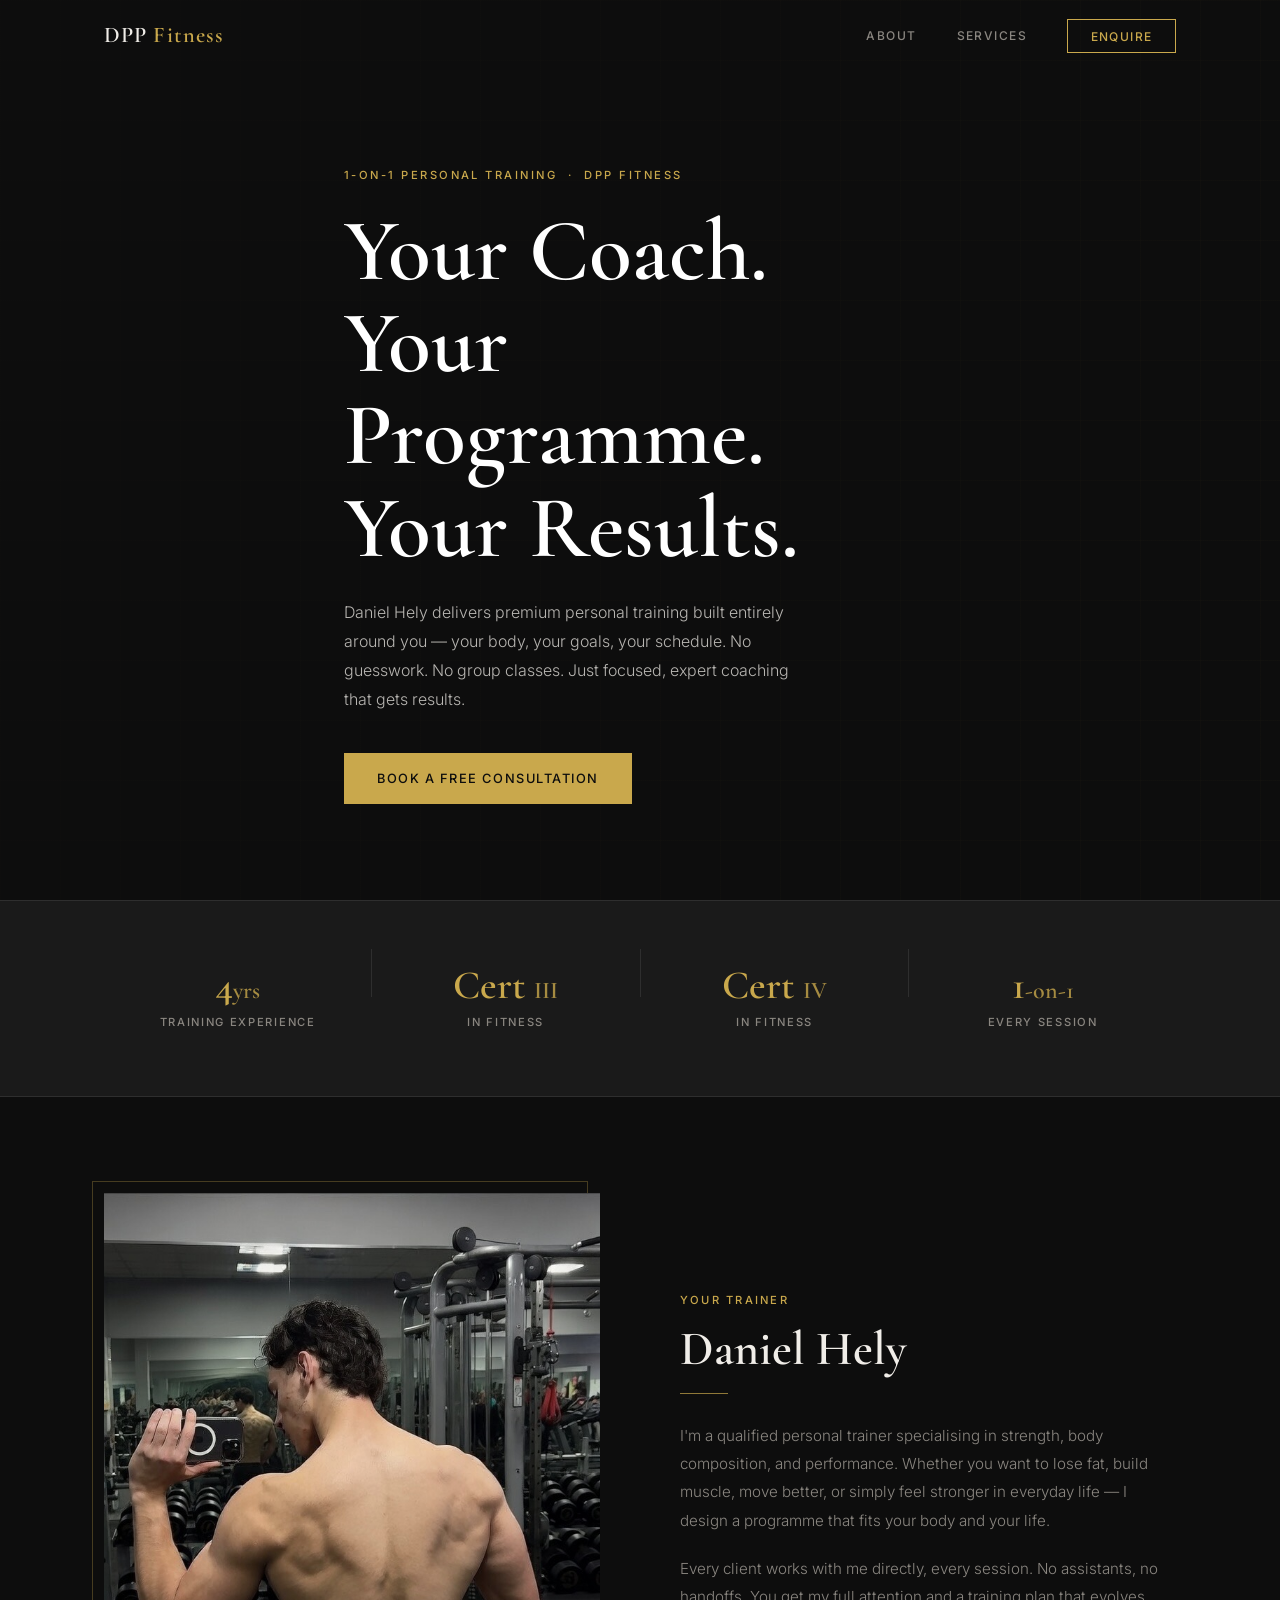
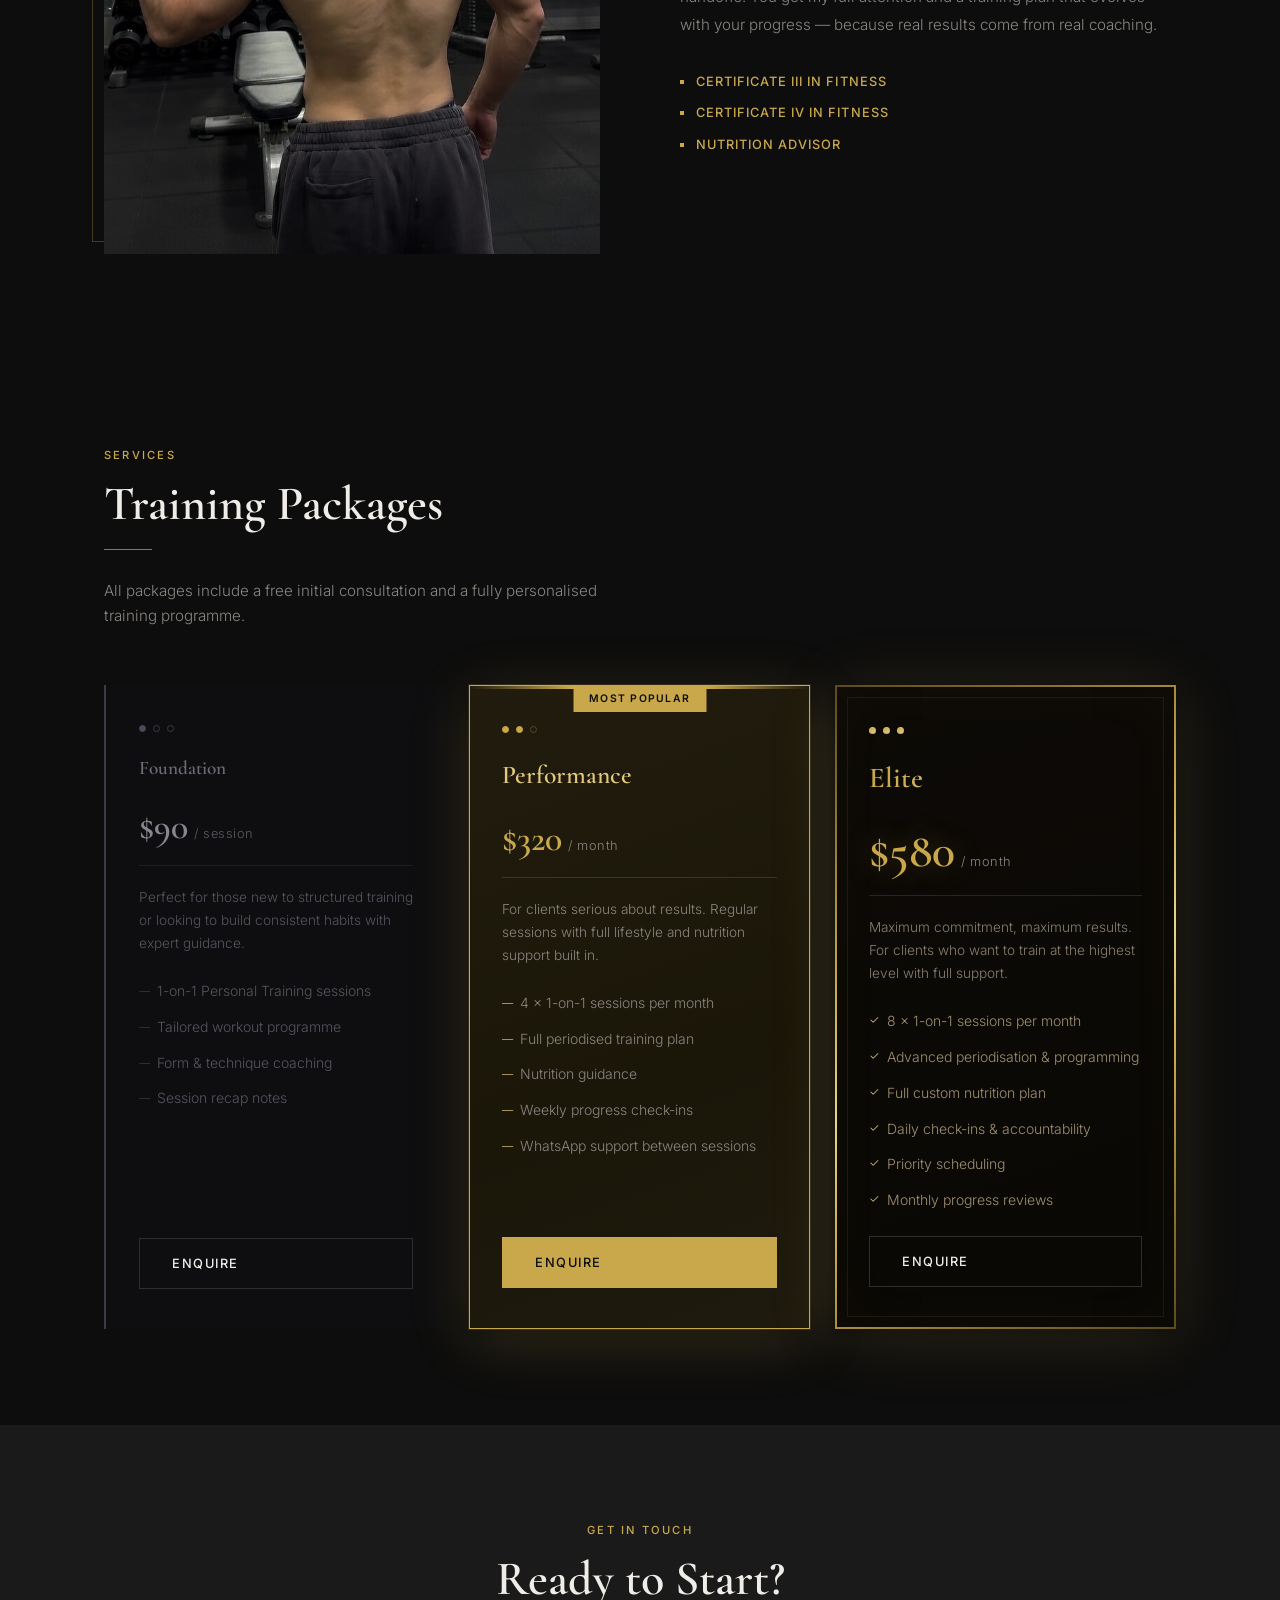
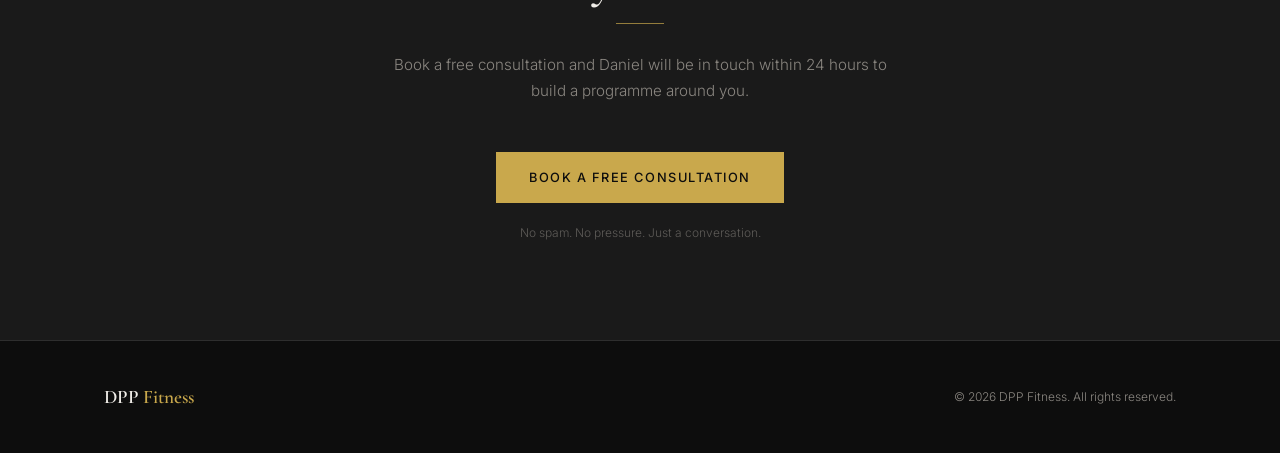
==== index.html @ 76e539fc "Email and phone pill fix" ====
<!DOCTYPE html>
<html lang="en">
  <head>
    <meta charset="UTF-8" />
    <meta name="viewport" content="width=device-width, initial-scale=1.0" />
    <meta name="description" content="DPP Fitness — Premium 1-on-1 personal training with Daniel Hely. Strength, fat loss, performance. Train smarter, transform faster." />
    <title>DPP Fitness | 1-on-1 Personal Training</title>
    <link rel="stylesheet" href="css/styles.css" />
    <link rel="preconnect" href="https://fonts.googleapis.com" />
    <link rel="preconnect" href="https://fonts.gstatic.com" crossorigin />
    <link href="https://fonts.googleapis.com/css2?family=Cormorant+Garamond:wght@400;600&family=Inter:wght@300;400;500&display=swap" rel="stylesheet" />
  </head>
  <body>

    <!-- Scroll progress bar -->
    <div class="scroll-progress" id="scroll-progress"></div>

    <!-- ========== NAV ========== -->
    <header class="site-header">
      <nav class="nav container">
        <a href="#hero" class="nav__logo">DPP <span>Fitness</span></a>
        <button class="nav__toggle" aria-label="Open menu" aria-expanded="false">Menu</button>
        <ul class="nav__links">
          <li><a href="#about">About</a></li>
          <li><a href="#services">Services</a></li>
          <li><a href="javascript:void(0)" class="nav__cta open-modal">Enquire</a></li>
        </ul>
      </nav>
    </header>

    <main>

      <!-- ========== HERO ========== -->
      <section id="hero" class="hero">
        <div class="hero__grid-overlay"></div>
        <div class="hero__bg-overlay"></div>
        <div class="hero__lines">
          <span></span>
          <span></span>
          <span></span>
        </div>
<div class="hero__content container animate-hero">
          <p class="hero__eyebrow">1-on-1 Personal Training &nbsp;·&nbsp; DPP Fitness</p>
          <h1 class="hero__headline">Your Coach.<br />Your Programme.<br />Your Results.</h1>
          <p class="hero__sub">Daniel Hely delivers premium personal training built entirely around you — your body, your goals, your schedule. No guesswork. No group classes. Just focused, expert coaching that gets results.</p>
          <div class="hero__actions">
            <a href="javascript:void(0)" class="btn btn--gold open-modal">Book a Free Consultation</a>
          </div>
        </div>
      </section>


      <!-- ========== STATS BAR ========== -->
      <section class="stats">
        <div class="container stats__grid">
          <div class="stat reveal">
            <p class="stat__number">4<span>yrs</span></p>
            <p class="stat__label">Training Experience</p>
          </div>
          <div class="stat__divider"></div>
          <div class="stat reveal">
            <p class="stat__number">Cert <span>III</span></p>
            <p class="stat__label">in Fitness</p>
          </div>
          <div class="stat__divider"></div>
          <div class="stat reveal">
            <p class="stat__number">Cert <span>IV</span></p>
            <p class="stat__label">in Fitness</p>
          </div>
          <div class="stat__divider"></div>
          <div class="stat reveal">
            <p class="stat__number">1<span>-on-1</span></p>
            <p class="stat__label">Every Session</p>
          </div>
        </div>
      </section>

      <!-- ========== ABOUT ========== -->
      <section id="about" class="about section">
        <div class="container about__grid">
          <div class="about__image-wrap reveal">
            <img
              src="images/daniel-placeholder.jpg"
              alt="Daniel Hely — Personal Trainer"
              class="about__image"
            />
          </div>
          <div class="about__content reveal">
            <p class="section__eyebrow">Your Trainer</p>
            <h2 class="section__heading">Daniel Hely</h2>
            <div class="gold-rule"></div>
            <p class="about__body">
              I'm a qualified personal trainer specialising in strength, body composition, and performance. Whether you want to lose fat, build muscle, move better, or simply feel stronger in everyday life — I design a programme that fits your body and your life.
            </p>
            <p class="about__body">
              Every client works with me directly, every session. No assistants, no handoffs. You get my full attention and a training plan that evolves with your progress — because real results come from real coaching.
            </p>
            <ul class="about__credentials">
              <li>Certificate III in Fitness</li>
              <li>Certificate IV in Fitness</li>
              <li>Nutrition Advisor</li>
            </ul>
          </div>
        </div>
      </section>


      <!-- ========== SERVICES & PRICING ========== -->
      <section id="services" class="services section">
        <div class="container">
          <p class="section__eyebrow">Services</p>
          <h2 class="section__heading">Training Packages</h2>
          <div class="gold-rule"></div>
          <p class="section__sub">All packages include a free initial consultation and a fully personalised training programme.</p>

          <div class="services__grid">

            <!-- Tier 1 -->
            <div class="service-card service-card--foundation reveal" data-delay="1">
              <div class="service-card__tier"><span></span><span></span><span></span></div>
              <p class="service-card__label">Foundation</p>
              <p class="service-card__price"><span>$90</span><small>/ session</small></p>
              <p class="service-card__desc">Perfect for those new to structured training or looking to build consistent habits with expert guidance.</p>
              <ul class="service-card__features">
                <li>1-on-1 Personal Training sessions</li>
                <li>Tailored workout programme</li>
                <li>Form & technique coaching</li>
                <li>Session recap notes</li>
              </ul>
              <a href="javascript:void(0)" class="btn btn--outline open-modal" data-package="foundation">Enquire</a>
            </div>

            <!-- Tier 2 — Featured -->
            <div class="service-card service-card--featured reveal" data-delay="2">
              <p class="service-card__badge">Most Popular</p>
              <div class="service-card__tier"><span></span><span></span><span></span></div>
              <p class="service-card__label">Performance</p>
              <p class="service-card__price"><span>$320</span><small>/ month</small></p>
              <p class="service-card__desc">For clients serious about results. Regular sessions with full lifestyle and nutrition support built in.</p>
              <ul class="service-card__features">
                <li>4 x 1-on-1 sessions per month</li>
                <li>Full periodised training plan</li>
                <li>Nutrition guidance</li>
                <li>Weekly progress check-ins</li>
                <li>WhatsApp support between sessions</li>
              </ul>
              <a href="javascript:void(0)" class="btn btn--gold open-modal" data-package="performance">Enquire</a>
            </div>

            <!-- Tier 3 -->
            <div class="service-card service-card--elite reveal" data-delay="3">
              <div class="service-card__tier"><span></span><span></span><span></span></div>
              <p class="service-card__label">Elite</p>
              <p class="service-card__price"><span>$580</span><small>/ month</small></p>
              <p class="service-card__desc">Maximum commitment, maximum results. For clients who want to train at the highest level with full support.</p>
              <ul class="service-card__features">
                <li>8 x 1-on-1 sessions per month</li>
                <li>Advanced periodisation & programming</li>
                <li>Full custom nutrition plan</li>
                <li>Daily check-ins & accountability</li>
                <li>Priority scheduling</li>
                <li>Monthly progress reviews</li>
              </ul>
              <a href="javascript:void(0)" class="btn btn--outline open-modal" data-package="elite">Enquire</a>
            </div>

          </div>
        </div>
      </section>

      <!-- ========== CONTACT CTA ========== -->
      <section id="contact" class="contact section section--dark">
        <div class="container contact__wrap reveal">
          <p class="section__eyebrow">Get In Touch</p>
          <h2 class="section__heading">Ready to Start?</h2>
          <div class="gold-rule gold-rule--center"></div>
          <p class="section__sub">Book a free consultation and Daniel will be in touch within 24 hours to build a programme around you.</p>
          <a href="javascript:void(0)" class="btn btn--gold open-modal">Book a Free Consultation</a>
          <p class="form__note" style="margin-top:1.25rem;">No spam. No pressure. Just a conversation.</p>
        </div>
      </section>

    </main>

    <!-- ========== FOOTER ========== -->
    <footer class="footer">
      <div class="container footer__inner">
        <p class="footer__logo">DPP <span>Fitness</span></p>
        <p class="footer__copy">&copy; <span id="footer-year"></span> DPP Fitness. All rights reserved.</p>
      </div>
    </footer>

    <!-- ========== ENQUIRY MODAL ========== -->
    <div class="modal-overlay" id="modal" role="dialog" aria-modal="true" aria-labelledby="modal-heading">
      <div class="modal">
        <button class="modal__close" id="modal-close" aria-label="Close">&#215;</button>
        <p class="section__eyebrow">Get In Touch</p>
        <h2 class="modal__heading" id="modal-heading">Book a Free Consultation</h2>
        <div class="gold-rule"></div>
        <p class="modal__sub">Fill in the form and Daniel will be in touch within 24 hours.</p>

        <form
          class="contact__form"
          action="https://formspree.io/f/xaqlewoj"
          method="POST"
        >
          <div class="form__row">
            <div class="form__group">
              <label for="name">Full Name</label>
              <input type="text" id="name" name="name" placeholder="Your name" required />
            </div>
            <div class="form__group">
              <label for="email">Email Address</label>
              <input type="email" id="email" name="email" placeholder="your@email.com" required />
            </div>
          </div>
          <div class="form__group">
            <label for="interest">I'm interested in</label>
            <select id="interest" name="interest">
              <option value="">Select a package</option>
              <option value="foundation">Foundation</option>
              <option value="performance">Performance</option>
              <option value="elite">Elite</option>
              <option value="unsure">Not sure yet</option>
            </select>
          </div>
          <div class="form__group">
            <label for="message">What are your goals?</label>
            <textarea id="message" name="message" rows="4" placeholder="e.g. lose fat, build muscle, improve fitness, train for an event..."></textarea>
          </div>
          <button type="submit" class="btn btn--gold btn--full">Send Enquiry</button>
          <p class="form__note">No spam. No pressure. Just a conversation.</p>
        </form>
      </div>
    </div>

    <script src="js/main.js"></script>
  </body>
</html>
---- css/styles.css ----
/* ============================================
   DPP FITNESS — styles.css
   Premium dark/gold theme
   ============================================ */

/* ---------- VARIABLES ---------- */
:root {
  --bg:         #0D0D0D;
  --surface:    #1A1A1A;
  --surface-2:  #222222;
  --border:     #2E2E2E;
  --gold:       #C9A84C;
  --gold-light: #E2C97E;
  --text:       #F0EDE8;
  --text-muted: #8A8680;
  --white:      #FFFFFF;

  --font-heading: 'Cormorant Garamond', Georgia, serif;
  --font-body:    'Inter', system-ui, sans-serif;

  --container:  1120px;
  --radius:     4px;
  --transition: 0.25s ease;
}

/* ---------- RESET ---------- */
*, *::before, *::after {
  box-sizing: border-box;
  margin: 0;
  padding: 0;
}

html {
  scroll-behavior: smooth;
  font-size: 16px;
}

body {
  background-color: var(--bg);
  color: var(--text);
  font-family: var(--font-body);
  font-weight: 300;
  line-height: 1.7;
  -webkit-font-smoothing: antialiased;
}

img {
  display: block;
  max-width: 100%;
}

ul {
  list-style: none;
}

a {
  color: inherit;
  text-decoration: none;
}

/* ---------- UTILITY ---------- */
.container {
  width: 100%;
  max-width: var(--container);
  margin-inline: auto;
  padding-inline: 1.5rem;
}

.section {
  padding-block: 6rem;
}

.section--dark {
  background-color: var(--surface);
}

.section__eyebrow {
  font-family: var(--font-body);
  font-size: 0.7rem;
  font-weight: 500;
  letter-spacing: 0.2em;
  text-transform: uppercase;
  color: var(--gold);
  margin-bottom: 0.75rem;
}

.section__heading {
  font-family: var(--font-heading);
  font-size: clamp(2rem, 5vw, 3rem);
  font-weight: 600;
  line-height: 1.15;
  color: var(--text);
  margin-bottom: 1rem;
}

.section__sub {
  font-size: 0.95rem;
  color: var(--text-muted);
  max-width: 520px;
  margin-bottom: 3rem;
}

/* Gold rule divider */
.gold-rule {
  width: 48px;
  height: 1px;
  background-color: var(--gold);
  margin-bottom: 1.75rem;
  opacity: 0.7;
}

.gold-rule--center {
  margin-inline: auto;
}

/* ---------- SCROLL PROGRESS BAR ---------- */
.scroll-progress {
  position: fixed;
  top: 0;
  left: 0;
  height: 2px;
  width: 0%;
  background: linear-gradient(90deg, var(--gold), var(--gold-light), var(--gold));
  z-index: 200;
  pointer-events: none;
  transition: width 0.08s linear;
}

/* ---------- ANIMATIONS ---------- */
.reveal {
  opacity: 0;
  transform: translateY(44px) scale(0.97);
  filter: blur(5px);
  will-change: transform, opacity, filter;
  transition:
    opacity 1s cubic-bezier(0.16, 1, 0.3, 1),
    transform 1s cubic-bezier(0.16, 1, 0.3, 1),
    filter 0.8s ease;
}

.reveal.visible {
  opacity: 1;
  transform: translateY(0) scale(1);
  filter: blur(0px);
}

/* Stagger for grid children */
.reveal.visible[data-delay="1"] { transition-delay: 0.05s; }
.reveal.visible[data-delay="2"] { transition-delay: 0.22s; }
.reveal.visible[data-delay="3"] { transition-delay: 0.42s; }

/* Hero entrance */
.animate-hero .hero__eyebrow,
.animate-hero .hero__headline,
.animate-hero .hero__sub,
.animate-hero .hero__actions {
  opacity: 0;
  transform: translateY(20px);
  animation: fadeUp 0.8s ease forwards;
}

.animate-hero .hero__eyebrow  { animation-delay: 0.2s; }
.animate-hero .hero__headline { animation-delay: 0.4s; }
.animate-hero .hero__sub      { animation-delay: 0.6s; }
.animate-hero .hero__actions  { animation-delay: 0.8s; }

@keyframes fadeUp {
  to {
    opacity: 1;
    transform: translateY(0);
  }
}

/* ---------- BUTTONS ---------- */
.btn {
  display: inline-block;
  padding: 0.85rem 2rem;
  font-family: var(--font-body);
  font-size: 0.8rem;
  font-weight: 500;
  letter-spacing: 0.12em;
  text-transform: uppercase;
  border: 1px solid transparent;
  cursor: pointer;
  transition: background var(--transition), color var(--transition), border-color var(--transition);
}

.btn--gold {
  background-color: var(--gold);
  color: var(--bg);
  border-color: var(--gold);
}

.btn--gold:hover {
  background-color: var(--gold-light);
  border-color: var(--gold-light);
}

.btn--outline {
  background-color: transparent;
  color: var(--text);
  border-color: var(--border);
}

.btn--outline:hover {
  border-color: var(--gold);
  color: var(--gold);
}

.btn--full {
  width: 100%;
  text-align: center;
}

/* ============================================
   NAV
   ============================================ */
.site-header {
  position: fixed;
  top: 0;
  left: 0;
  right: 0;
  z-index: 100;
  background-color: transparent;
  transition: background var(--transition), border-color var(--transition);
  border-bottom: 1px solid transparent;
}

.site-header.scrolled {
  background-color: rgba(13, 13, 13, 0.95);
  backdrop-filter: blur(10px);
  -webkit-backdrop-filter: blur(10px);
  border-bottom-color: var(--border);
}

.nav {
  display: flex;
  align-items: center;
  justify-content: space-between;
  height: 70px;
}

.nav__logo {
  font-family: var(--font-heading);
  font-size: 1.4rem;
  font-weight: 600;
  letter-spacing: 0.05em;
  color: var(--text);
}

.nav__logo span {
  color: var(--gold);
}

.nav__links {
  display: flex;
  align-items: center;
  gap: 2.5rem;
}

.nav__links a {
  font-size: 0.75rem;
  font-weight: 500;
  letter-spacing: 0.12em;
  text-transform: uppercase;
  color: var(--text-muted);
  transition: color var(--transition);
}

.nav__links a:hover {
  color: var(--text);
}

.nav__cta {
  padding: 0.55rem 1.4rem;
  border: 1px solid var(--gold) !important;
  color: var(--gold) !important;
  transition: background var(--transition), color var(--transition) !important;
}

.nav__cta:hover {
  background-color: var(--gold) !important;
  color: var(--bg) !important;
}

/* Menu text toggle */
.nav__toggle {
  display: none;
  background: none;
  border: 1px solid var(--border);
  color: var(--text-muted);
  font-family: var(--font-body);
  font-size: 0.65rem;
  font-weight: 500;
  letter-spacing: 0.18em;
  text-transform: uppercase;
  cursor: pointer;
  padding: 0.45rem 0.85rem;
  border-radius: 3px;
  transition: color var(--transition), border-color var(--transition);
}

.nav__toggle:hover {
  color: var(--text);
  border-color: var(--gold);
}

.nav__toggle.open {
  color: var(--gold);
  border-color: var(--gold);
}

/* ============================================
   HERO
   ============================================ */
.hero {
  position: relative;
  min-height: 100svh;
  display: flex;
  align-items: center;
  background-color: var(--bg);
  background-image: url('../images/hero-gym.jpg');
  background-size: cover;
  background-position: center;
  overflow: hidden;
}

/* Grid texture */
.hero__grid-overlay {
  position: absolute;
  inset: 0;
  background-image:
    linear-gradient(rgba(201, 168, 76, 0.04) 1px, transparent 1px),
    linear-gradient(90deg, rgba(201, 168, 76, 0.04) 1px, transparent 1px);
  background-size: 60px 60px;
  z-index: 0;
}

/* Dark overlay over hero photo */
.hero__bg-overlay {
  position: absolute;
  inset: 0;
  background: linear-gradient(
    105deg,
    rgba(13, 13, 13, 0.92) 0%,
    rgba(13, 13, 13, 0.65) 55%,
    rgba(13, 13, 13, 0.4) 100%
  );
  z-index: 1;
}

/* Animated accent lines */
.hero__lines {
  position: absolute;
  inset: 0;
  z-index: 0;
  overflow: hidden;
  pointer-events: none;
}

.hero__lines span {
  position: absolute;
  display: block;
  background: linear-gradient(90deg, transparent, rgba(201, 168, 76, 0.15), transparent);
  height: 1px;
  width: 40%;
  animation: lineSweep 6s ease-in-out infinite;
  opacity: 0;
}

.hero__lines span:nth-child(1) {
  top: 28%;
  left: -10%;
  animation-delay: 0s;
  width: 50%;
}

.hero__lines span:nth-child(2) {
  top: 55%;
  left: -10%;
  animation-delay: 2s;
  width: 35%;
}

.hero__lines span:nth-child(3) {
  top: 72%;
  left: -10%;
  animation-delay: 4s;
  width: 45%;
}

@keyframes lineSweep {
  0%   { opacity: 0; transform: translateX(0); }
  20%  { opacity: 1; }
  80%  { opacity: 1; }
  100% { opacity: 0; transform: translateX(120vw); }
}

.hero__content {
  position: relative;
  z-index: 3;
  max-width: 640px;
  padding-top: 70px;
}

.hero__eyebrow {
  font-size: 0.7rem;
  font-weight: 500;
  letter-spacing: 0.22em;
  text-transform: uppercase;
  color: var(--gold);
  margin-bottom: 1.25rem;
}

.hero__headline {
  font-family: var(--font-heading);
  font-size: clamp(3rem, 8vw, 5.5rem);
  font-weight: 600;
  line-height: 1.05;
  color: var(--white);
  margin-bottom: 1.5rem;
}

.hero__sub {
  font-size: 1rem;
  font-weight: 300;
  color: rgba(240, 237, 232, 0.75);
  max-width: 460px;
  margin-bottom: 2.5rem;
  line-height: 1.8;
}

.hero__actions {
  display: flex;
  align-items: center;
  gap: 2rem;
  flex-wrap: wrap;
}

.hero__scroll-link {
  font-size: 0.75rem;
  font-weight: 500;
  letter-spacing: 0.12em;
  text-transform: uppercase;
  color: var(--text-muted);
  border-bottom: 1px solid var(--border);
  padding-bottom: 2px;
  transition: color var(--transition), border-color var(--transition);
}

.hero__scroll-link:hover {
  color: var(--gold);
  border-color: var(--gold);
}

/* Scroll indicator */
.hero__scroll-indicator {
  position: absolute;
  bottom: 2.5rem;
  left: 50%;
  transform: translateX(-50%);
  z-index: 2;
  width: 1px;
  height: 60px;
  background: linear-gradient(to bottom, transparent, var(--gold));
  opacity: 0.4;
  animation: scrollPulse 2s ease-in-out infinite;
}

@keyframes scrollPulse {
  0%, 100% { opacity: 0.4; transform: translateX(-50%) scaleY(1); }
  50%       { opacity: 0.8; transform: translateX(-50%) scaleY(1.1); }
}

/* ============================================
   STATS BAR
   ============================================ */
.stats {
  background-color: var(--surface);
  border-top: 1px solid var(--border);
  border-bottom: 1px solid var(--border);
  padding-block: 3rem;
}

.stats__grid {
  display: grid;
  grid-template-columns: 1fr 1px 1fr 1px 1fr 1px 1fr;
  align-items: stretch;
}

.stat {
  text-align: center;
  padding: 1rem 2rem;
  display: flex;
  flex-direction: column;
  align-items: center;
  justify-content: center;
}

.stat__divider {
  width: 1px;
  height: 48px;
  background-color: var(--border);
  justify-self: center;
}

.stat__number {
  font-family: var(--font-heading);
  font-size: 2.5rem;
  font-weight: 600;
  color: var(--gold);
  line-height: 1;
  margin-bottom: 0.5rem;
}

.stat__number span {
  font-size: 1.5rem;
  opacity: 0.8;
}

.stat__label {
  font-size: 0.7rem;
  font-weight: 500;
  letter-spacing: 0.15em;
  text-transform: uppercase;
  color: var(--text-muted);
}

/* ============================================
   ABOUT
   ============================================ */
.about__grid {
  display: grid;
  grid-template-columns: 1fr 1fr;
  gap: 5rem;
  align-items: center;
}

.about__image-wrap {
  position: relative;
}

.about__image-wrap::before {
  content: '';
  position: absolute;
  inset: -12px 12px 12px -12px;
  border: 1px solid var(--gold);
  opacity: 0.3;
  pointer-events: none;
}

.about__image {
  width: 100%;
  aspect-ratio: 3/4;
  object-fit: cover;
  object-position: top;
  filter: grayscale(20%);
  min-height: 400px;
  display: block;
  /* Styled placeholder shown when image file is missing */
  background-color: var(--surface-2);
  background-image: linear-gradient(160deg, #2a2a2a 0%, #1a1a1a 100%);
  color: transparent;
  font-size: 0;
}

.about__body {
  color: var(--text-muted);
  font-size: 0.95rem;
  margin-bottom: 1.25rem;
  line-height: 1.85;
}

.about__credentials {
  margin-top: 2rem;
  display: flex;
  flex-direction: column;
  gap: 0.6rem;
}

.about__credentials li {
  font-size: 0.8rem;
  font-weight: 500;
  letter-spacing: 0.08em;
  text-transform: uppercase;
  color: var(--gold);
  padding-left: 1rem;
  position: relative;
}

.about__credentials li::before {
  content: '';
  position: absolute;
  left: 0;
  top: 50%;
  transform: translateY(-50%);
  width: 4px;
  height: 4px;
  background-color: var(--gold);
}


/* ============================================
   SERVICES
   ============================================ */
.services .section__sub {
  margin-bottom: 3.5rem;
}

.services__grid {
  display: grid;
  grid-template-columns: repeat(3, 1fr);
  gap: 1.5rem;
  grid-auto-rows: 1fr;
}

.service-card {
  background-color: var(--surface-2);
  border: 1px solid var(--border);
  padding: 2.5rem 2rem;
  display: flex;
  flex-direction: column;
  gap: 1.5rem;
  transition: border-color var(--transition), transform 0.5s cubic-bezier(0.23, 1, 0.32, 1), box-shadow 0.4s ease;
  position: relative;
  height: 100%;
  transform-style: preserve-3d;
  will-change: transform;
}

.service-card:hover {
  border-color: var(--gold);
}

/* ---- Tier dot indicators ---- */
.service-card__tier {
  display: flex;
  gap: 7px;
  align-items: center;
  margin-bottom: -0.25rem;
}

.service-card__tier span {
  display: block;
  width: 7px;
  height: 7px;
  border-radius: 50%;
  border: 1.5px solid;
  background: transparent;
  transition: background var(--transition), border-color var(--transition);
}

/* ============================================
   FOUNDATION — minimal, stripped back
   Left-border accent only, cool tones
   ============================================ */
.service-card--foundation {
  background-color: #0E0E10;
  border-top: none;
  border-right: none;
  border-bottom: none;
  border-left: 2px solid #3A3A48;
  padding-left: calc(2rem + 1px); /* compensate for extra border width */
}

.service-card--foundation:hover {
  border-left-color: #6B6B7A;
  border-top: none;
  border-right: none;
  border-bottom: none;
}

/* Foundation: 1 filled, 2 empty */
.service-card--foundation .service-card__tier span {
  border-color: #3A3A48;
}
.service-card--foundation .service-card__tier span:nth-child(1) {
  background-color: #4A4A58;
  border-color: #4A4A58;
}

.service-card--foundation .service-card__label {
  color: #6B6B7A;
  font-size: 1.2rem;
}

.service-card--foundation .service-card__price {
  color: #8A8690;
}

.service-card--foundation .service-card__price small {
  color: #5A5A62;
}

.service-card--foundation .service-card__desc {
  border-top-color: #1E1E22;
  color: #555560;
}

.service-card--foundation .service-card__features li {
  color: #555560;
}

.service-card--foundation .service-card__features li::before {
  color: #3A3A48;
}

/* ============================================
   PERFORMANCE (featured) — warm, alive, proven
   Full gold border, elevated, glowing
   ============================================ */
.service-card--featured {
  border-color: var(--gold);
  background: linear-gradient(160deg, #211C0E 0%, #1A1608 60%, #1E1A0E 100%);
  transform: translateY(-10px);
  box-shadow:
    0 0 0 1px rgba(201, 168, 76, 0.15),
    0 12px 56px rgba(201, 168, 76, 0.2),
    0 4px 16px rgba(0, 0, 0, 0.6);
}

.service-card--featured::before {
  content: '';
  position: absolute;
  top: 0; left: 0; right: 0;
  height: 3px;
  background: linear-gradient(90deg, transparent, var(--gold) 30%, var(--gold-light) 50%, var(--gold) 70%, transparent);
}

/* Performance: 2 filled, 1 empty */
.service-card--featured .service-card__tier span {
  border-color: rgba(201, 168, 76, 0.28);
}
.service-card--featured .service-card__tier span:nth-child(1),
.service-card--featured .service-card__tier span:nth-child(2) {
  background-color: var(--gold);
  border-color: var(--gold);
}

.service-card--featured .service-card__label {
  color: var(--gold-light);
  font-size: 1.6rem;
}

.service-card--featured .service-card__desc {
  border-top-color: rgba(201, 168, 76, 0.2);
}

.service-card--featured .service-card__features li::before {
  color: var(--gold-light);
}

.service-card--featured:hover {
  transform: translateY(-14px);
  box-shadow:
    0 0 0 1px rgba(201, 168, 76, 0.25),
    0 20px 72px rgba(201, 168, 76, 0.26),
    0 4px 20px rgba(0, 0, 0, 0.7);
}

/* ============================================
   ELITE — exclusive, the peak
   Gradient border, inner frame, checkmarks
   ============================================ */
.service-card--elite {
  background:
    linear-gradient(160deg, #0D0A06 0%, #090805 100%) padding-box,
    linear-gradient(150deg, #5C4A1E 0%, #C9A84C 35%, #E8D48A 52%, #C9A84C 68%, #5C4A1E 100%) border-box;
  border: 2px solid transparent;
  box-shadow:
    0 8px 64px rgba(201, 168, 76, 0.16),
    0 2px 12px rgba(0, 0, 0, 0.6),
    inset 0 0 60px rgba(201, 168, 76, 0.03);
  transition: border-color var(--transition), transform var(--transition), box-shadow var(--transition);
}

/* Inner decorative frame */
.service-card--elite::after {
  content: '';
  position: absolute;
  inset: 10px;
  border: 1px solid rgba(201, 168, 76, 0.1);
  pointer-events: none;
}

.service-card--elite,
.service-card--elite:hover {
  border-color: transparent;
}

.service-card--elite:hover {
  transform: translateY(-5px);
  box-shadow:
    0 16px 80px rgba(201, 168, 76, 0.26),
    0 4px 20px rgba(0, 0, 0, 0.7),
    inset 0 0 80px rgba(201, 168, 76, 0.05);
}

/* Elite: all 3 filled */
.service-card--elite .service-card__tier span {
  background: linear-gradient(135deg, var(--gold), var(--gold-light));
  border-color: transparent;
}

.service-card--elite .service-card__label {
  font-size: 1.8rem;
  background: linear-gradient(120deg, #C9A84C 10%, #E8D48A 50%, #FFF6DC 70%, #E2C97E 100%);
  -webkit-background-clip: text;
  -webkit-text-fill-color: transparent;
  background-clip: text;
}

.service-card--elite .service-card__price span {
  font-size: 3rem;
  text-shadow: 0 0 28px rgba(201, 168, 76, 0.35);
}

.service-card--elite .service-card__desc {
  border-top-color: rgba(201, 168, 76, 0.18);
  color: #8A8070;
}

.service-card--elite .service-card__features li {
  color: #A09070;
}

.service-card--elite .service-card__features li::before {
  content: '✓';
  color: var(--gold-light);
  font-size: 0.75rem;
  top: 1px;
  font-style: normal;
}

.service-card__badge {
  position: absolute;
  top: -1px;
  left: 50%;
  transform: translateX(-50%);
  background-color: var(--gold);
  color: var(--bg);
  font-size: 0.65rem;
  font-weight: 600;
  letter-spacing: 0.12em;
  text-transform: uppercase;
  padding: 0.3rem 1rem;
  white-space: nowrap;
}

.service-card__label {
  font-family: var(--font-heading);
  font-size: 1.5rem;
  font-weight: 600;
  color: var(--text);
}

.service-card__price {
  font-family: var(--font-heading);
  font-size: 2.25rem;
  font-weight: 600;
  color: var(--gold);
  line-height: 1;
  display: flex;
  align-items: baseline;
  gap: 0.4rem;
}

.service-card__price span {
  font-size: 2.25rem;
}

.service-card__price small {
  font-size: 0.8rem;
  color: var(--text-muted);
  font-family: var(--font-body);
  font-weight: 300;
  letter-spacing: 0.04em;
}

.service-card__desc {
  font-size: 0.85rem;
  color: var(--text-muted);
  line-height: 1.7;
  border-top: 1px solid var(--border);
  padding-top: 1.25rem;
  margin-top: -0.25rem;
}

.service-card__features {
  display: flex;
  flex-direction: column;
  gap: 0.75rem;
  flex: 1;
}

.service-card__features li {
  font-size: 0.875rem;
  color: var(--text-muted);
  padding-left: 1.1rem;
  position: relative;
}

.service-card__features li::before {
  content: '—';
  position: absolute;
  left: 0;
  color: var(--gold);
  font-size: 0.7rem;
  top: 3px;
}

/* ============================================
   CONTACT
   ============================================ */
.contact__wrap {
  max-width: 680px;
  margin-inline: auto;
  text-align: center;
}

.contact__wrap .section__sub {
  margin-inline: auto;
  margin-bottom: 3rem;
}

.contact__form {
  text-align: left;
  display: flex;
  flex-direction: column;
  gap: 1.25rem;
}

.form__row {
  display: grid;
  grid-template-columns: 1fr 1fr;
  gap: 1.25rem;
}

.form__group {
  display: flex;
  flex-direction: column;
  gap: 0.5rem;
}

.form__group label {
  font-size: 0.7rem;
  font-weight: 500;
  letter-spacing: 0.12em;
  text-transform: uppercase;
  color: var(--text-muted);
}

.form__group input,
.form__group select,
.form__group textarea {
  background-color: var(--surface);
  border: 1px solid var(--border);
  color: var(--text);
  font-family: var(--font-body);
  font-size: 0.9rem;
  font-weight: 300;
  padding: 0.85rem 1rem;
  outline: none;
  transition: border-color var(--transition);
  -webkit-appearance: none;
  appearance: none;
  border-radius: 0;
  width: 100%;
}

.form__group input::placeholder,
.form__group textarea::placeholder {
  color: var(--text-muted);
  opacity: 0.6;
}

.form__group input:focus,
.form__group select:focus,
.form__group textarea:focus {
  border-color: var(--gold);
}

.form__group select {
  background-image: url("data:image/svg+xml,%3Csvg xmlns='http://www.w3.org/2000/svg' width='12' height='8' viewBox='0 0 12 8'%3E%3Cpath d='M1 1l5 5 5-5' stroke='%238A8680' stroke-width='1.5' fill='none' stroke-linecap='round'/%3E%3C/svg%3E");
  background-repeat: no-repeat;
  background-position: right 1rem center;
  padding-right: 2.5rem;
  cursor: pointer;
}

.form__group select option {
  background-color: var(--surface);
}

.form__group textarea {
  resize: vertical;
  min-height: 130px;
}

.form__status {
  font-size: 0.85rem;
  padding: 0.85rem 1rem;
  text-align: center;
}

.form__status--success {
  color: #7DBE8E;
  background-color: rgba(125, 190, 142, 0.08);
  border: 1px solid rgba(125, 190, 142, 0.2);
}

.form__status--error {
  color: #E07070;
  background-color: rgba(224, 112, 112, 0.08);
  border: 1px solid rgba(224, 112, 112, 0.2);
}


.form__note {
  text-align: center;
  font-size: 0.75rem;
  color: var(--text-muted);
  opacity: 0.6;
  margin-top: -0.5rem;
}

/* ============================================
   MODAL
   ============================================ */
.modal-overlay {
  position: fixed;
  inset: 0;
  background: rgba(0, 0, 0, 0.6);
  backdrop-filter: blur(10px);
  -webkit-backdrop-filter: blur(10px);
  z-index: 400;
  display: flex;
  align-items: center;
  justify-content: center;
  padding: 4rem 2rem;
  opacity: 0;
  pointer-events: none;
  transition: opacity 0.3s ease;
  overscroll-behavior: contain;
}

.modal-overlay.open {
  opacity: 1;
  pointer-events: all;
}

.modal {
  background-color: var(--surface);
  border: 1px solid var(--border);
  border-radius: 16px;
  box-shadow: 0 40px 100px rgba(0, 0, 0, 0.7), 0 0 0 1px rgba(255, 255, 255, 0.04);
  width: 100%;
  max-width: 460px;
  max-height: 70vh;
  overflow-y: auto;
  overscroll-behavior: contain;
  -webkit-overflow-scrolling: touch;
  padding: 2.5rem 2.25rem 2.25rem;
  position: relative;
  opacity: 0;
  transform: scale(0.92) translateY(28px);
  transition:
    opacity 0.35s ease,
    transform 0.5s cubic-bezier(0.34, 1.15, 0.64, 1);
}

.modal-overlay.open .modal {
  opacity: 1;
  transform: scale(1) translateY(0);
}

.modal__close {
  position: absolute;
  top: 1.25rem;
  right: 1.25rem;
  background: none;
  border: none;
  color: var(--text-muted);
  font-size: 1.6rem;
  line-height: 1;
  cursor: pointer;
  padding: 0.2rem 0.4rem;
  transition: color var(--transition);
}

.modal__close:hover {
  color: var(--text);
}

.modal__heading {
  font-family: var(--font-heading);
  font-size: clamp(1.6rem, 4vw, 2.2rem);
  font-weight: 600;
  color: var(--text);
  margin-bottom: 1rem;
}

.modal__sub {
  font-size: 0.9rem;
  color: var(--text-muted);
  margin-bottom: 2rem;
  line-height: 1.7;
}

/* ============================================
   FOOTER
   ============================================ */
.footer {
  border-top: 1px solid var(--border);
  padding-block: 2.5rem;
}

.footer__inner {
  display: flex;
  align-items: center;
  justify-content: space-between;
  flex-wrap: wrap;
  gap: 1rem;
}

.footer__logo {
  font-family: var(--font-heading);
  font-size: 1.2rem;
  font-weight: 600;
  color: var(--text);
}

.footer__logo span {
  color: var(--gold);
}

.footer__copy {
  font-size: 0.75rem;
  color: var(--text-muted);
}

/* ============================================
   RESPONSIVE
   ============================================ */

/* Tablet — 900px */
@media (max-width: 900px) {
  .about__grid {
    grid-template-columns: 1fr;
    gap: 3rem;
  }

  .about__image-wrap {
    max-width: 400px;
    margin-inline: auto;
  }


  .services__grid {
    grid-template-columns: 1fr;
    max-width: 460px;
    margin-inline: auto;
  }

  .service-card--featured {
    transform: none;
  }

  .stat {
    padding: 1rem 1.25rem;
  }

  .stat__number {
    font-size: 2.25rem;
  }
}

/* Mobile — 640px */
@media (max-width: 640px) {

  /* Global */
  .container {
    padding-inline: 1.25rem;
  }

  .section {
    padding-block: 3.5rem;
  }

  .section__heading {
    font-size: 2rem;
  }

  /* Nav */
  .nav__toggle {
    display: flex;
  }

  .nav__links {
    position: fixed;
    top: 70px;
    left: 0;
    right: 0;
    background-color: rgba(13, 13, 13, 0.98);
    backdrop-filter: blur(10px);
    -webkit-backdrop-filter: blur(10px);
    flex-direction: column;
    align-items: center;
    gap: 0;
    padding: 0.5rem 0 2rem;
    border-bottom: 1px solid var(--border);
    transform: translateY(-110%);
    opacity: 0;
    pointer-events: none;
    transition: transform 0.3s ease, opacity 0.3s ease;
  }

  .nav__links.open {
    transform: translateY(0);
    opacity: 1;
    pointer-events: all;
  }

  .nav__links li {
    width: 100%;
    text-align: center;
  }

  .nav__links a {
    display: block;
    padding: 1rem;
    font-size: 0.8rem;
  }

  .nav__cta {
    display: inline-block;
    margin: 0.75rem auto 0;
    width: calc(100% - 3rem);
    text-align: center;
    padding: 0.85rem 1.5rem !important;
  }

  /* Hero */
  .hero__content {
    padding-top: 90px;
    padding-bottom: 5rem;
  }

  .hero__eyebrow {
    font-size: 0.65rem;
    letter-spacing: 0.15em;
  }

  .hero__headline {
    font-size: clamp(2.4rem, 11vw, 3.5rem);
    margin-bottom: 1.25rem;
  }

  .hero__sub {
    font-size: 0.9rem;
    margin-bottom: 2rem;
  }

  .hero__actions {
    flex-direction: column;
    align-items: flex-start;
    gap: 1.25rem;
  }

  .btn--gold {
    width: 100%;
    text-align: center;
  }

  /* Stats */
  .stats {
    padding-block: 0;
  }

  .stats__grid {
    grid-template-columns: 1fr 1fr;
  }

  .stat__divider {
    display: none;
  }

  .stat {
    padding: 1.5rem 0.75rem;
    border-bottom: 1px solid var(--border);
  }

  /* Make every odd stat (1st and 3rd columns) have a right border */
  .stat:nth-child(1),
  .stat:nth-child(5) {
    border-right: 1px solid var(--border);
  }

  .stat__number {
    font-size: 2rem;
  }

  .stat__number span {
    font-size: 1.3rem;
  }

  .stat__label {
    font-size: 0.65rem;
    letter-spacing: 0.1em;
  }

  /* About */
  .about__image-wrap {
    max-width: 100%;
  }

  .about__image-wrap::before {
    display: none;
  }

  .about__image {
    aspect-ratio: 4/3;
    min-height: unset;
  }

  .about__credentials {
    gap: 0.5rem;
  }


  /* Services */
  .services__grid {
    max-width: 100%;
  }

  .service-card {
    padding: 2rem 1.5rem;
  }

  /* Contact */
  .form__row {
    grid-template-columns: 1fr;
  }

  .form__group input,
  .form__group select,
  .form__group textarea {
    font-size: 1rem; /* prevents iOS zoom on focus */
  }

  /* Footer */
  .footer__inner {
    flex-direction: column;
    text-align: center;
  }
}
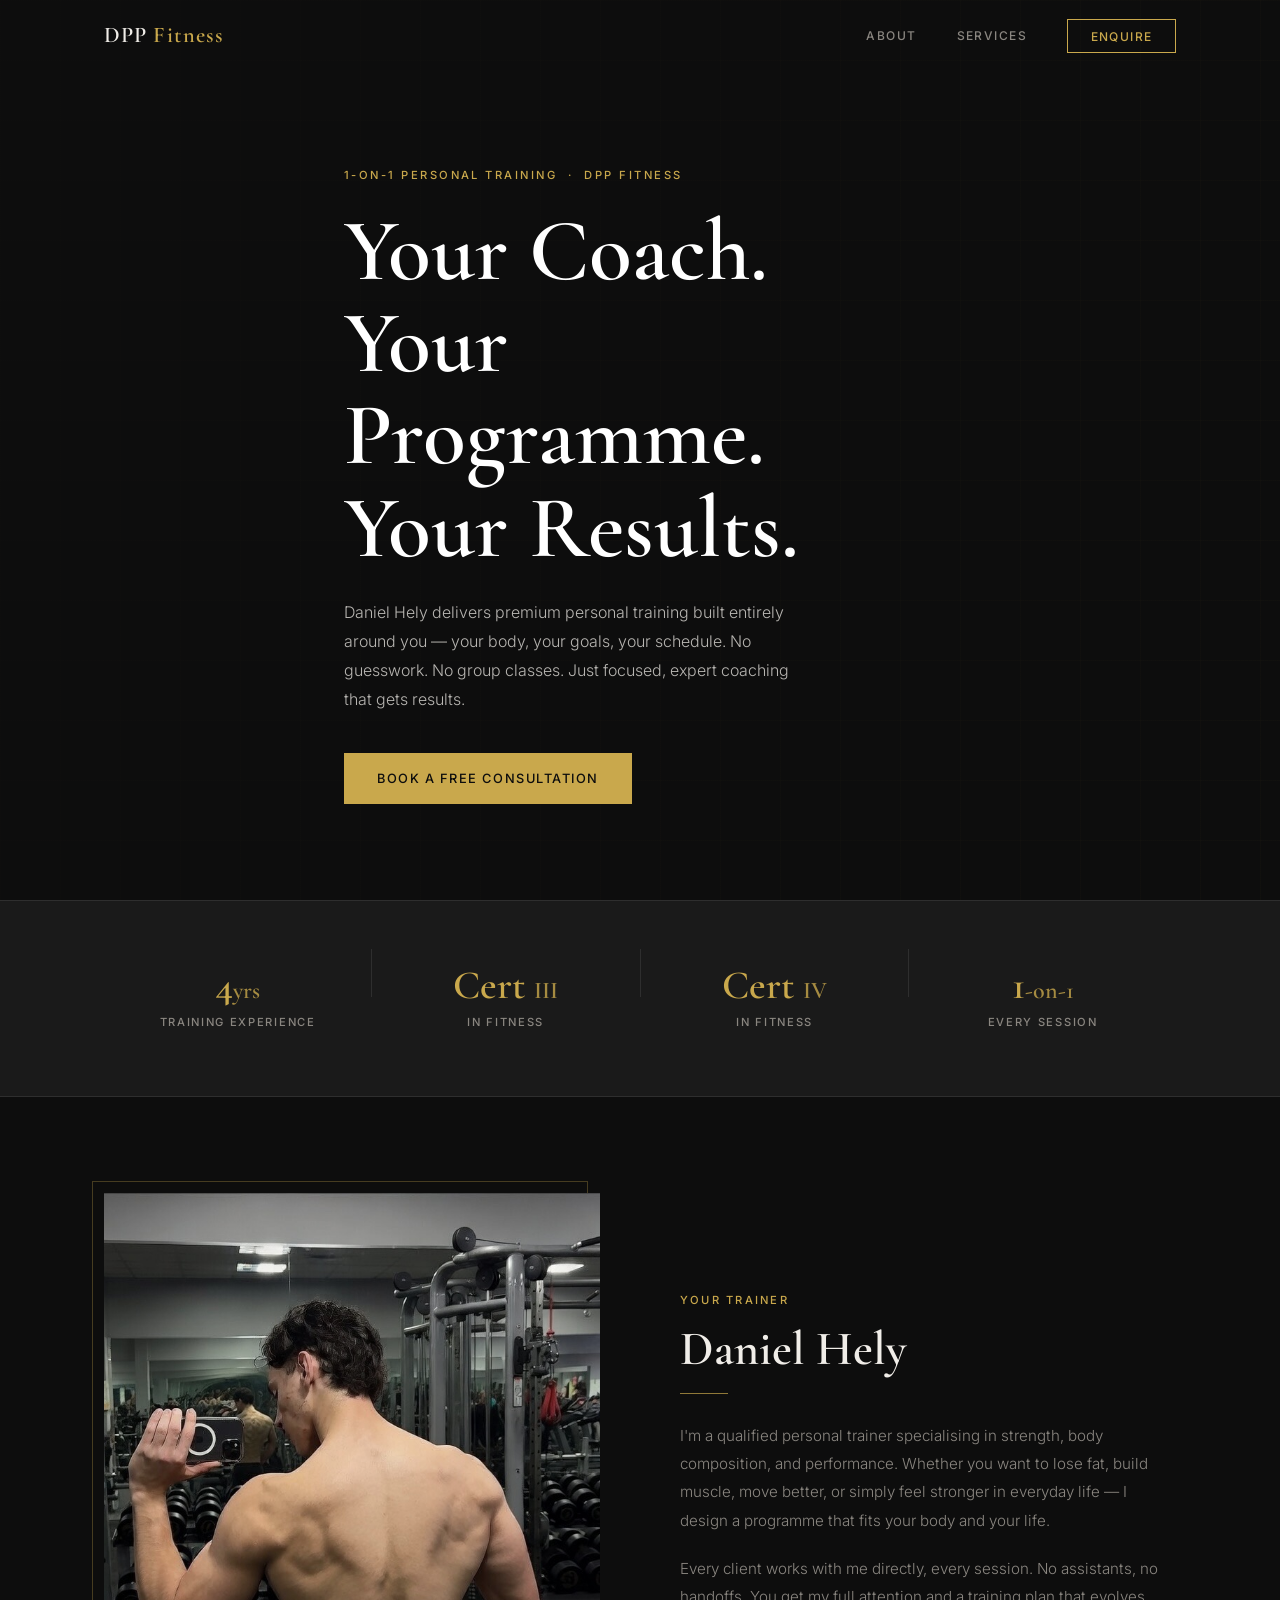
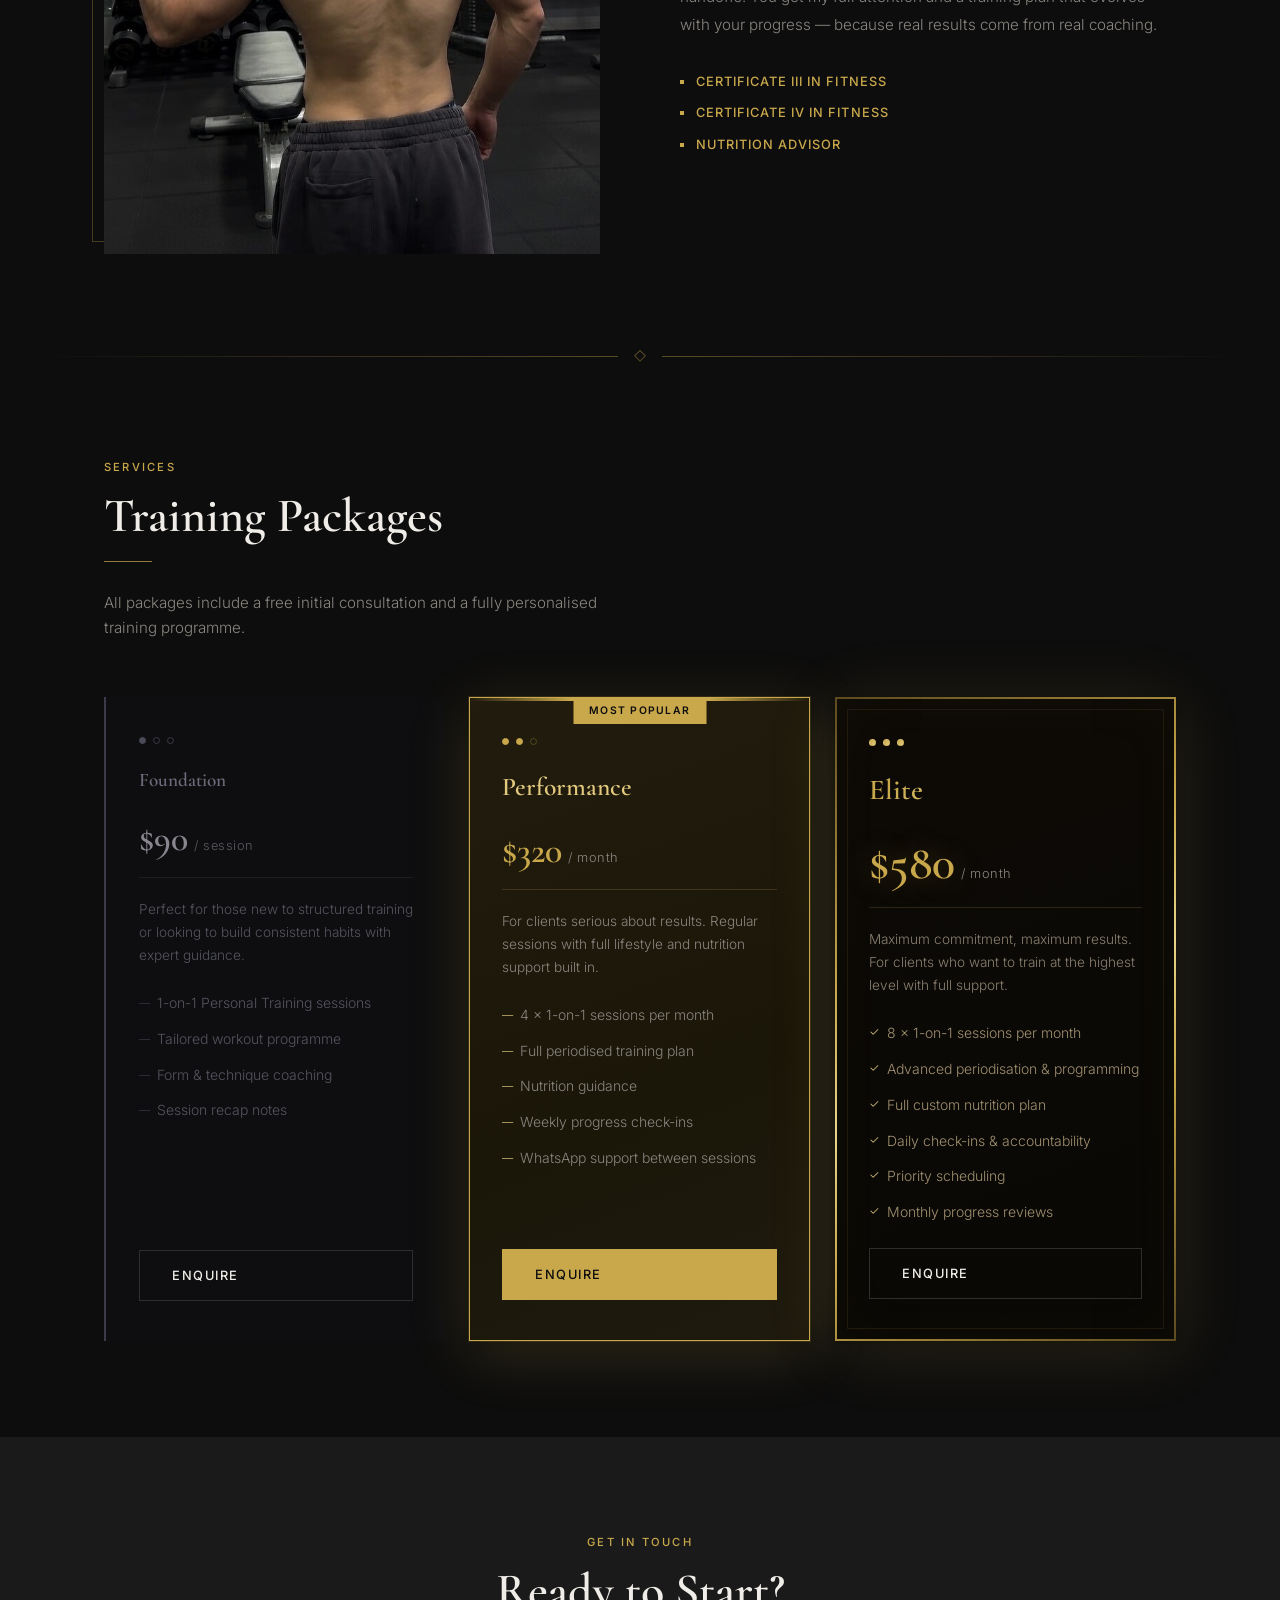
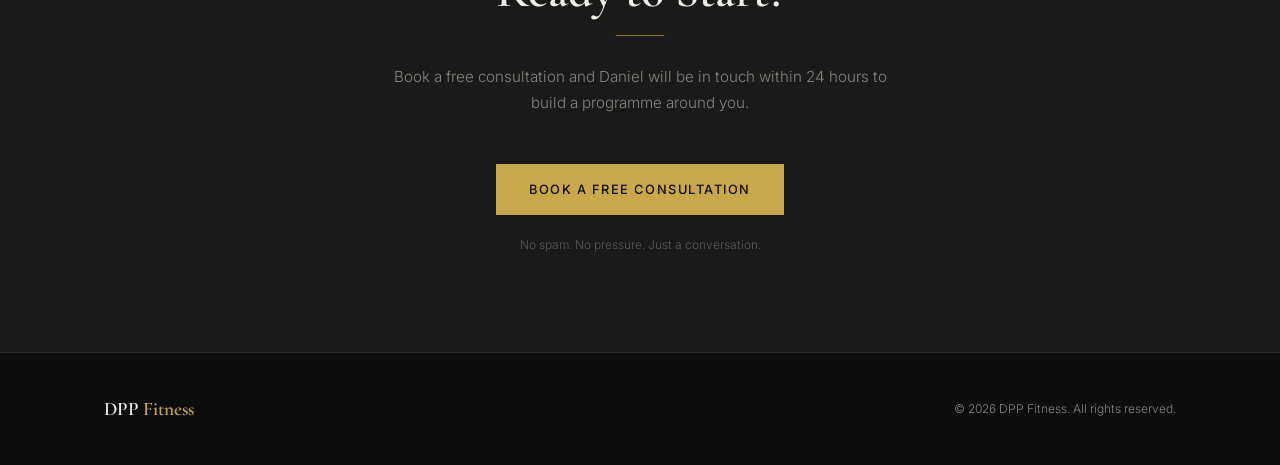
==== commit b53db774: "borderrrr" ====
--- a/index.html
+++ b/index.html
@@ -19,7 +19,13 @@
     <header class="site-header">
       <nav class="nav container">
         <a href="#hero" class="nav__logo">DPP <span>Fitness</span></a>
-        <button class="nav__toggle" aria-label="Open menu" aria-expanded="false">Menu</button>
+        <label class="hamburger nav__toggle" aria-label="Open menu" aria-expanded="false">
+          <input type="checkbox" id="nav-checkbox" style="display:none;position:absolute;" />
+          <svg viewBox="0 0 32 32">
+            <path class="line line-top-bottom" d="M27 10 13 10C10.8 10 9 8.2 9 6 9 3.5 10.8 2 13 2 15.2 2 17 3.8 17 6L17 26C17 28.2 18.8 30 21 30 23.2 30 25 28.2 25 26 25 23.8 23.2 22 21 22L7 22"></path>
+            <path class="line" d="M7 16 27 16"></path>
+          </svg>
+        </label>
         <ul class="nav__links">
           <li><a href="#about">About</a></li>
           <li><a href="#services">Services</a></li>
@@ -105,6 +111,15 @@
       </section>
 
 
+      <!-- ========== SECTION DIVIDER ========== -->
+      <div class="section-divider">
+        <span></span>
+        <svg width="12" height="12" viewBox="0 0 12 12" fill="none" xmlns="http://www.w3.org/2000/svg">
+          <rect x="6" y="0.5" width="7.5" height="7.5" transform="rotate(45 6 0.5)" fill="none" stroke="currentColor" stroke-width="1"/>
+        </svg>
+        <span></span>
+      </div>
+
       <!-- ========== SERVICES & PRICING ========== -->
       <section id="services" class="services section">
         <div class="container">
@@ -204,14 +219,19 @@
           action="https://formspree.io/f/xaqlewoj"
           method="POST"
         >
+          <div class="form__group">
+            <label for="name">Full Name</label>
+            <input type="text" id="name" name="name" placeholder="Your name" required />
+          </div>
+          <div class="form__divider">use whichever's easiest — or both</div>
           <div class="form__row">
             <div class="form__group">
-              <label for="name">Full Name</label>
-              <input type="text" id="name" name="name" placeholder="Your name" required />
+              <label for="email">Email</label>
+              <input type="email" id="email" name="email" placeholder="your@email.com" />
             </div>
             <div class="form__group">
-              <label for="email">Email Address</label>
-              <input type="email" id="email" name="email" placeholder="your@email.com" required />
+              <label for="phone">Phone / WhatsApp</label>
+              <input type="tel" id="phone" name="phone" placeholder="04xx xxx xxx" />
             </div>
           </div>
           <div class="form__group">
--- a/css/styles.css
+++ b/css/styles.css
@@ -222,15 +222,31 @@
   right: 0;
   z-index: 100;
   background-color: transparent;
-  transition: background var(--transition), border-color var(--transition);
+  transition: border-color var(--transition);
   border-bottom: 1px solid transparent;
 }
 
+/* Blur lives on ::before so the header itself never gets backdrop-filter.
+   backdrop-filter on a parent makes position:fixed children anchor to it
+   instead of the viewport — which breaks the full-screen nav overlay. */
+.site-header::before {
+  content: '';
+  position: absolute;
+  inset: 0;
+  z-index: -1;
+  background: transparent;
+  transition: background var(--transition), backdrop-filter var(--transition);
+  pointer-events: none;
+}
+
 .site-header.scrolled {
-  background-color: rgba(13, 13, 13, 0.95);
+  border-bottom-color: var(--border);
+}
+
+.site-header.scrolled::before {
+  background: rgba(13, 13, 13, 0.95);
   backdrop-filter: blur(10px);
   -webkit-backdrop-filter: blur(10px);
-  border-bottom-color: var(--border);
 }
 
 .nav {
@@ -283,31 +299,45 @@
   color: var(--bg) !important;
 }
 
-/* Menu text toggle */
+/* Hamburger — uiverse.io/JulanDeAlb/tall-swan-6 */
 .nav__toggle {
   display: none;
-  background: none;
-  border: 1px solid var(--border);
-  color: var(--text-muted);
-  font-family: var(--font-body);
-  font-size: 0.65rem;
-  font-weight: 500;
-  letter-spacing: 0.18em;
-  text-transform: uppercase;
   cursor: pointer;
-  padding: 0.45rem 0.85rem;
-  border-radius: 3px;
-  transition: color var(--transition), border-color var(--transition);
-}
-
-.nav__toggle:hover {
-  color: var(--text);
-  border-color: var(--gold);
-}
-
-.nav__toggle.open {
-  color: var(--gold);
-  border-color: var(--gold);
+  z-index: 110;
+}
+
+.nav__toggle input {
+  display: none;
+}
+
+.nav__toggle svg {
+  height: 2em;
+  width: 2em;
+  display: block;
+  transition: transform 600ms cubic-bezier(0.4, 0, 0.2, 1);
+}
+
+.nav__toggle .line {
+  fill: none;
+  stroke: var(--text);
+  stroke-linecap: round;
+  stroke-linejoin: round;
+  stroke-width: 3;
+  transition: stroke-dasharray 600ms cubic-bezier(0.4, 0, 0.2, 1),
+              stroke-dashoffset 600ms cubic-bezier(0.4, 0, 0.2, 1);
+}
+
+.nav__toggle .line-top-bottom {
+  stroke-dasharray: 12 63;
+}
+
+.nav__toggle input:checked + svg {
+  transform: rotate(-45deg);
+}
+
+.nav__toggle input:checked + svg .line-top-bottom {
+  stroke-dasharray: 20 300;
+  stroke-dashoffset: -32.42;
 }
 
 /* ============================================
@@ -524,6 +554,32 @@
   letter-spacing: 0.15em;
   text-transform: uppercase;
   color: var(--text-muted);
+}
+
+/* ============================================
+   SECTION DIVIDER
+   ============================================ */
+.section-divider {
+  display: flex;
+  align-items: center;
+  gap: 1rem;
+  padding-inline: 2rem;
+  color: var(--gold);
+  opacity: 0.4;
+}
+
+.section-divider span {
+  flex: 1;
+  height: 1px;
+  background: linear-gradient(90deg, transparent, var(--gold));
+}
+
+.section-divider span:last-child {
+  background: linear-gradient(90deg, var(--gold), transparent);
+}
+
+.section-divider svg {
+  flex-shrink: 0;
 }
 
 /* ============================================
@@ -1015,6 +1071,26 @@
   border: 1px solid rgba(224, 112, 112, 0.2);
 }
 
+
+.form__divider {
+  display: flex;
+  align-items: center;
+  gap: 0.85rem;
+  font-size: 0.65rem;
+  font-weight: 400;
+  letter-spacing: 0.12em;
+  color: var(--text-muted);
+  opacity: 0.5;
+  white-space: nowrap;
+}
+
+.form__divider::before,
+.form__divider::after {
+  content: '';
+  flex: 1;
+  height: 1px;
+  background: var(--border);
+}
 
 .form__note {
   text-align: center;
@@ -1193,51 +1269,94 @@
 
   /* Nav */
   .nav__toggle {
-    display: flex;
+    display: block;
   }
 
   .nav__links {
     position: fixed;
-    top: 70px;
-    left: 0;
-    right: 0;
-    background-color: rgba(13, 13, 13, 0.98);
-    backdrop-filter: blur(10px);
-    -webkit-backdrop-filter: blur(10px);
+    inset: 0;
+    background: #090909;
     flex-direction: column;
-    align-items: center;
+    align-items: flex-start;
+    justify-content: center;
     gap: 0;
-    padding: 0.5rem 0 2rem;
-    border-bottom: 1px solid var(--border);
-    transform: translateY(-110%);
+    padding: 0 2.5rem 4rem;
+    border: none;
     opacity: 0;
     pointer-events: none;
-    transition: transform 0.3s ease, opacity 0.3s ease;
-  }
-
-  .nav__links.open {
-    transform: translateY(0);
+    transform: none;
+    transition: opacity 0.4s ease;
+    z-index: 100;
+    counter-reset: menu-counter;
+  }
+
+  /* JS class — and CSS :has() as a reliable fallback */
+  .nav__links.open,
+  .nav:has(#nav-checkbox:checked) .nav__links {
     opacity: 1;
     pointer-events: all;
   }
 
   .nav__links li {
     width: 100%;
-    text-align: center;
+    text-align: left;
+    counter-increment: menu-counter;
+    opacity: 0;
+    transform: translateX(-28px);
+    transition: opacity 0.5s ease, transform 0.55s cubic-bezier(0.16, 1, 0.3, 1);
+  }
+
+  /* Gold micro-number above each link */
+  .nav__links li::before {
+    content: '0' counter(menu-counter);
+    display: block;
+    font-family: var(--font-body);
+    font-size: 0.6rem;
+    font-weight: 500;
+    letter-spacing: 0.22em;
+    color: var(--gold);
+    opacity: 0.7;
+    margin-top: 1.5rem;
+    margin-bottom: 0.15rem;
+  }
+
+  .nav__links.open li:nth-child(1),
+  .nav:has(#nav-checkbox:checked) .nav__links li:nth-child(1) {
+    opacity: 1; transform: none; transition-delay: 0.1s;
+  }
+  .nav__links.open li:nth-child(2),
+  .nav:has(#nav-checkbox:checked) .nav__links li:nth-child(2) {
+    opacity: 1; transform: none; transition-delay: 0.2s;
+  }
+  .nav__links.open li:nth-child(3),
+  .nav:has(#nav-checkbox:checked) .nav__links li:nth-child(3) {
+    opacity: 1; transform: none; transition-delay: 0.3s;
   }
 
   .nav__links a {
+    font-family: var(--font-heading);
+    font-size: clamp(2.8rem, 14vw, 4rem);
+    font-weight: 600;
+    letter-spacing: -0.01em;
+    text-transform: none;
+    color: var(--text);
     display: block;
-    padding: 1rem;
-    font-size: 0.8rem;
+    padding: 0;
+    line-height: 1.1;
+    transition: color 0.2s ease;
+  }
+
+  .nav__links a:hover {
+    color: var(--gold);
   }
 
   .nav__cta {
-    display: inline-block;
-    margin: 0.75rem auto 0;
-    width: calc(100% - 3rem);
-    text-align: center;
-    padding: 0.85rem 1.5rem !important;
+    color: var(--gold) !important;
+    border: none !important;
+    background: none !important;
+    padding: 0 !important;
+    width: auto !important;
+    margin: 0 !important;
   }
 
   /* Hero */
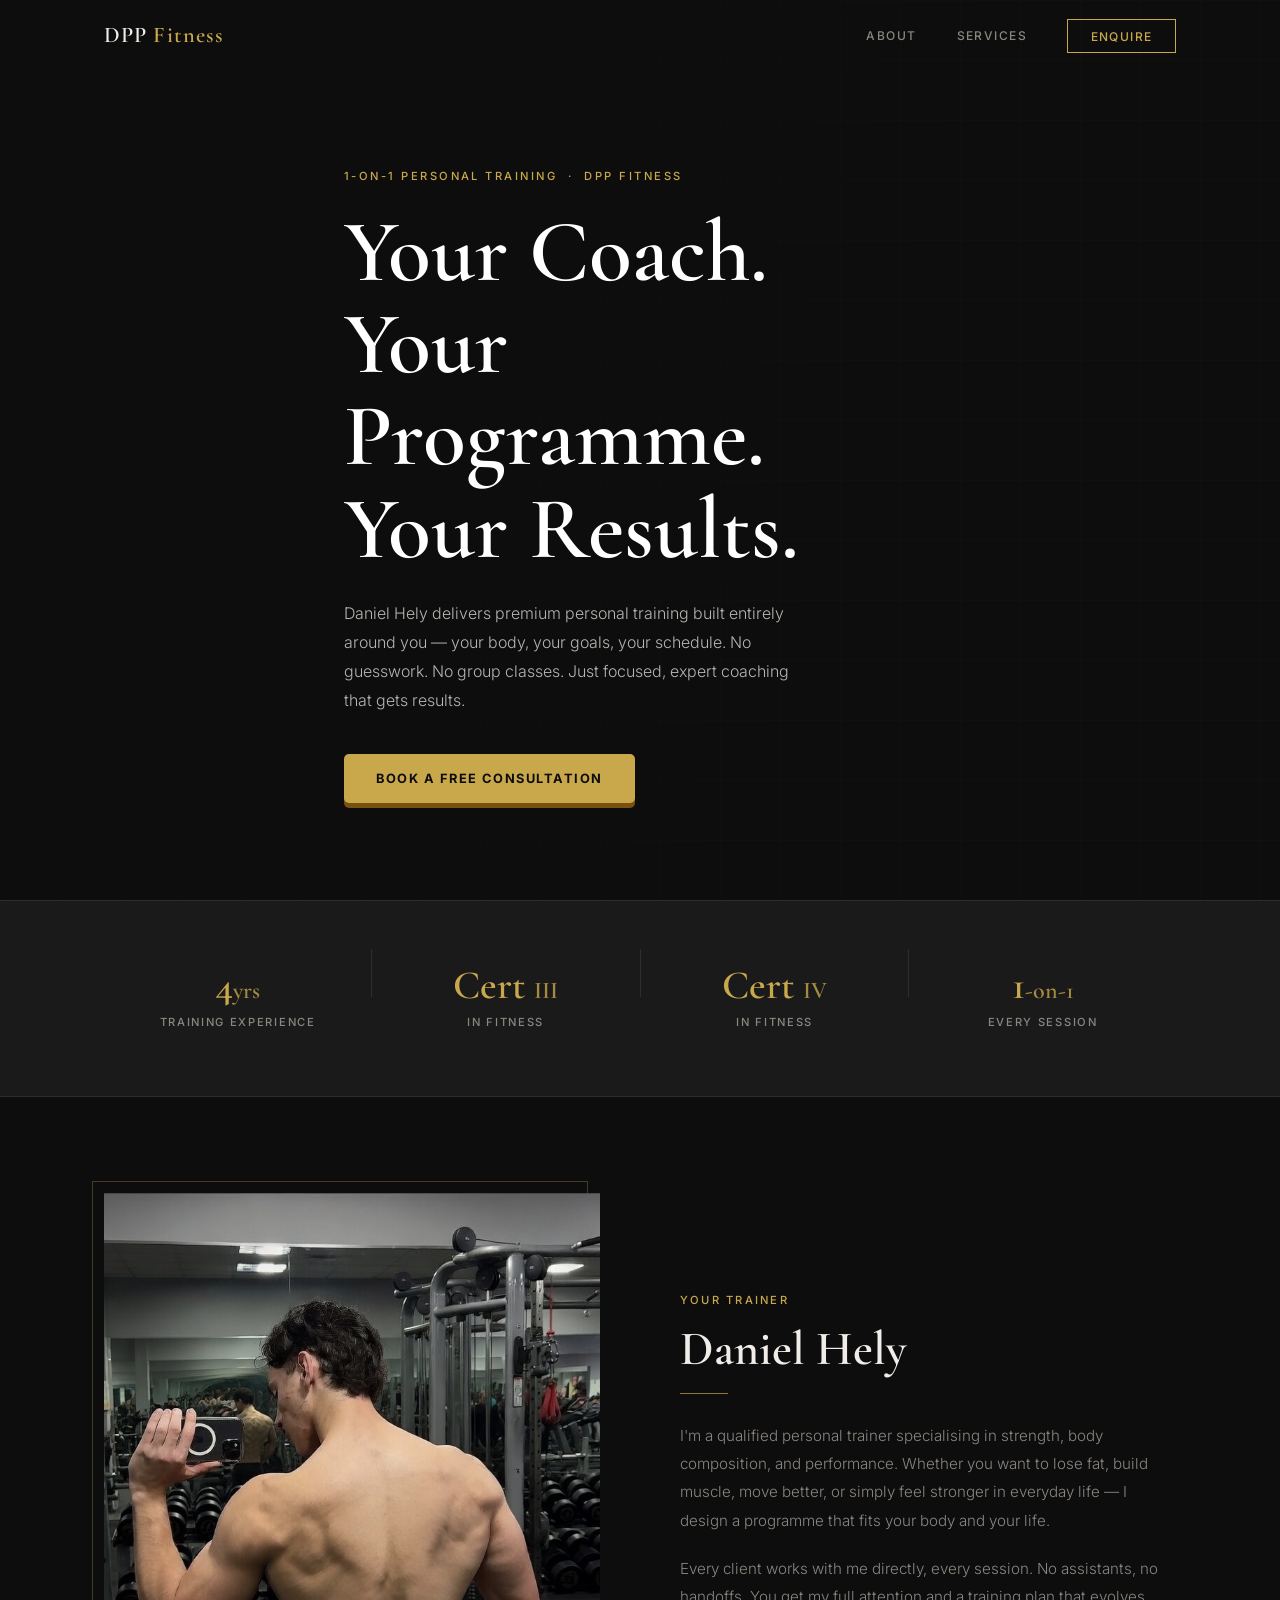
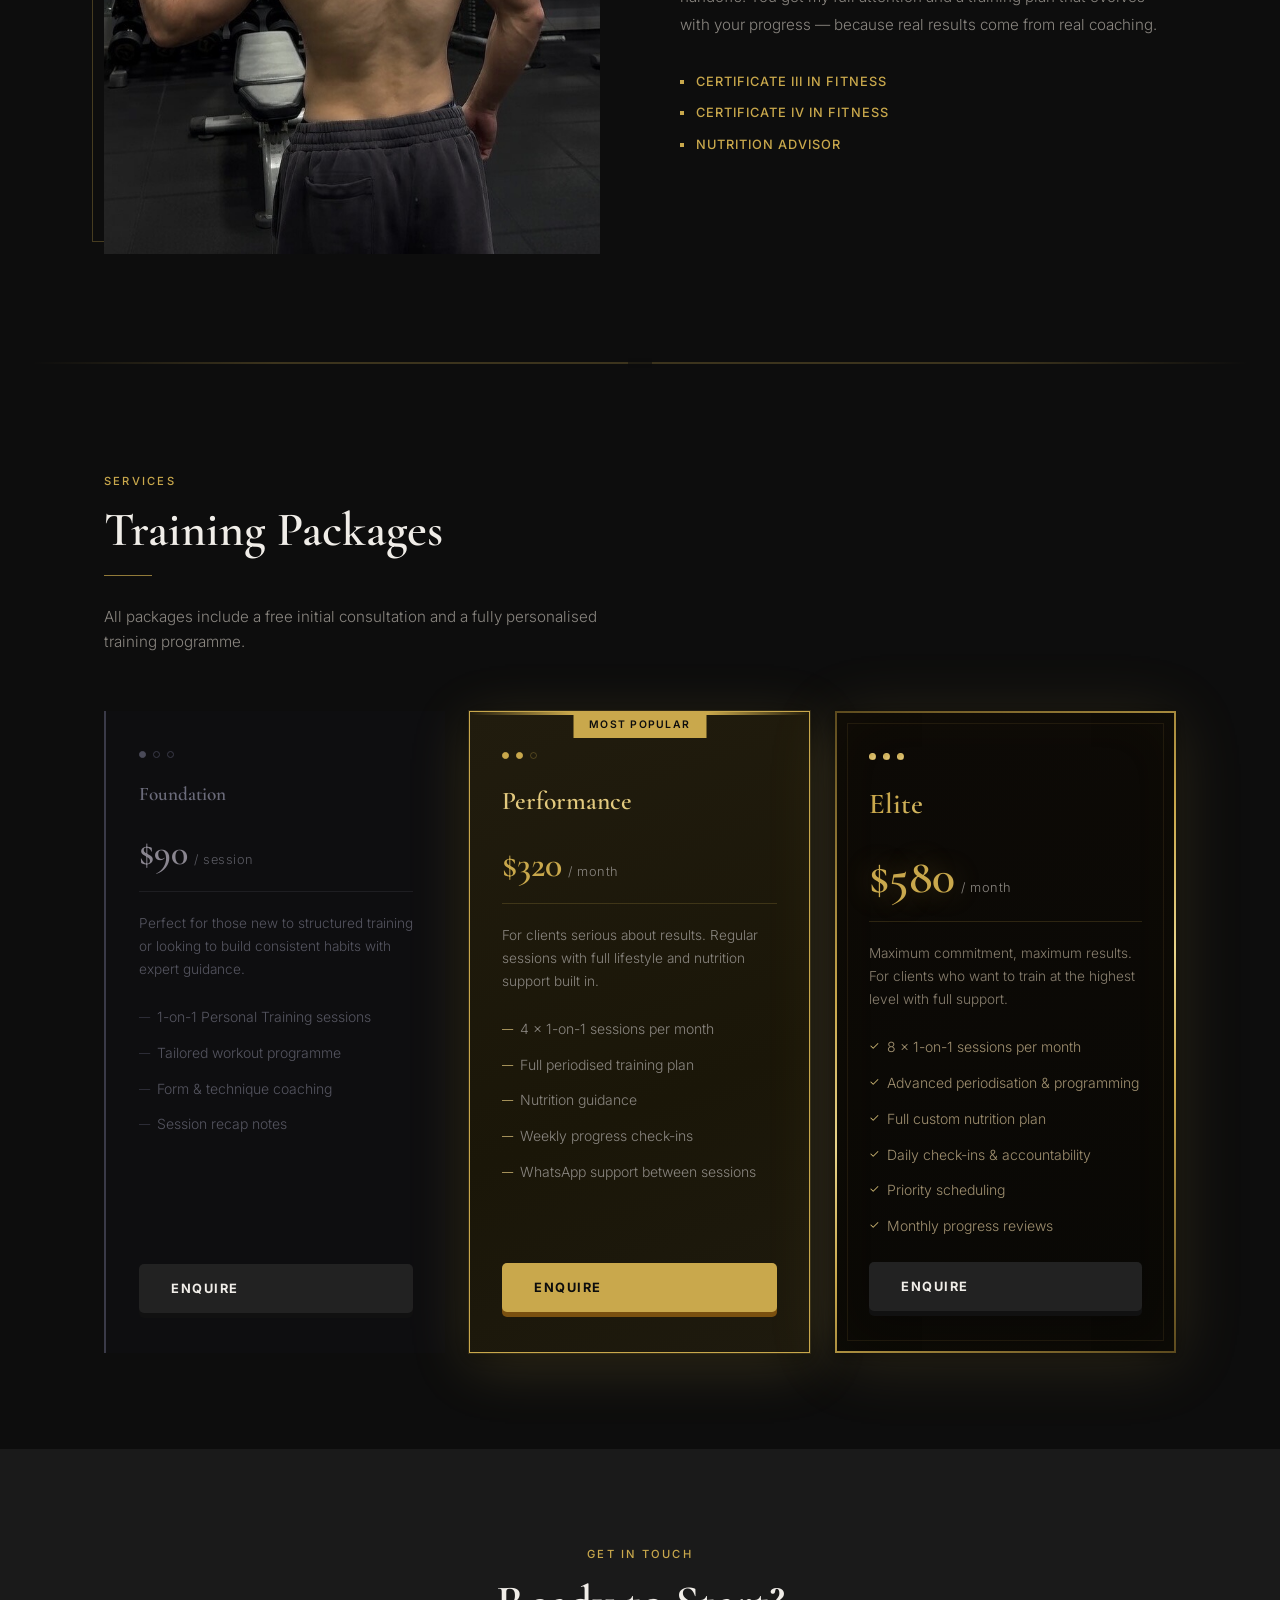
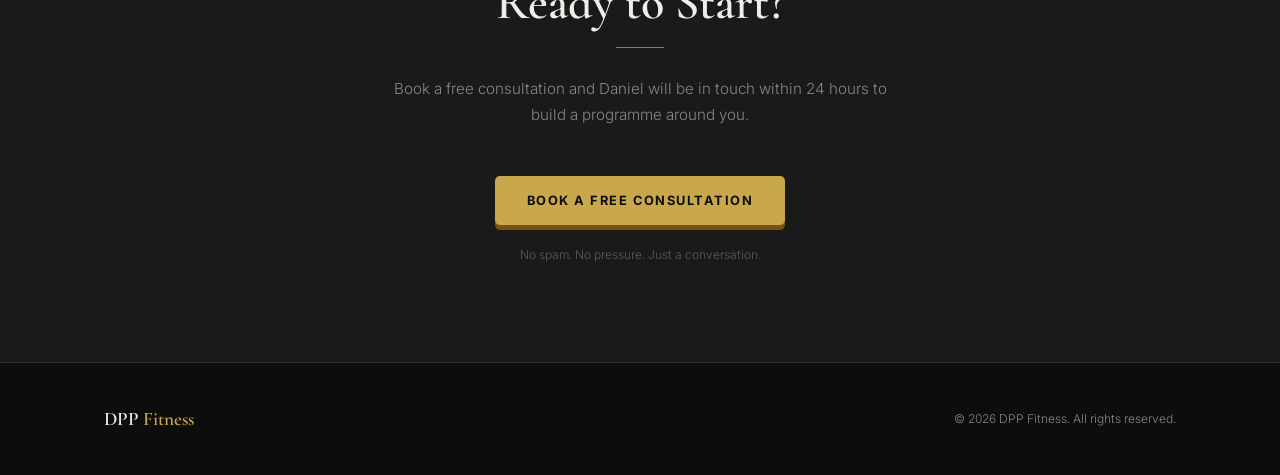
==== commit 542a9773: "diider try 2" ====
--- a/index.html
+++ b/index.html
@@ -113,11 +113,9 @@
 
       <!-- ========== SECTION DIVIDER ========== -->
       <div class="section-divider">
-        <span></span>
-        <svg width="12" height="12" viewBox="0 0 12 12" fill="none" xmlns="http://www.w3.org/2000/svg">
-          <rect x="6" y="0.5" width="7.5" height="7.5" transform="rotate(45 6 0.5)" fill="none" stroke="currentColor" stroke-width="1"/>
+        <svg width="10" height="10" viewBox="0 0 10 10" fill="none" xmlns="http://www.w3.org/2000/svg">
+          <rect x="2" y="2" width="6" height="6" transform="rotate(45 5 5)" stroke="currentColor" stroke-width="1.2"/>
         </svg>
-        <span></span>
       </div>
 
       <!-- ========== SERVICES & PRICING ========== -->
--- a/css/styles.css
+++ b/css/styles.css
@@ -177,34 +177,45 @@
   padding: 0.85rem 2rem;
   font-family: var(--font-body);
   font-size: 0.8rem;
-  font-weight: 500;
+  font-weight: 700;
   letter-spacing: 0.12em;
   text-transform: uppercase;
-  border: 1px solid transparent;
+  border: none;
+  outline: none;
+  border-radius: 5px;
   cursor: pointer;
-  transition: background var(--transition), color var(--transition), border-color var(--transition);
+  transition: all ease 0.1s;
 }
 
 .btn--gold {
   background-color: var(--gold);
   color: var(--bg);
-  border-color: var(--gold);
+  box-shadow: 0px 5px 0px 0px #7A5010;
 }
 
 .btn--gold:hover {
   background-color: var(--gold-light);
-  border-color: var(--gold-light);
+}
+
+.btn--gold:active {
+  transform: translateY(5px);
+  box-shadow: 0px 0px 0px 0px #7A5010;
 }
 
 .btn--outline {
-  background-color: transparent;
+  background-color: var(--surface-2);
   color: var(--text);
-  border-color: var(--border);
+  box-shadow: 0px 5px 0px 0px #111111;
 }
 
 .btn--outline:hover {
-  border-color: var(--gold);
   color: var(--gold);
+  background-color: var(--surface-2);
+}
+
+.btn--outline:active {
+  transform: translateY(5px);
+  box-shadow: 0px 0px 0px 0px #111111;
 }
 
 .btn--full {
@@ -560,26 +571,31 @@
    SECTION DIVIDER
    ============================================ */
 .section-divider {
+  position: relative;
   display: flex;
   align-items: center;
-  gap: 1rem;
-  padding-inline: 2rem;
+  justify-content: center;
+  padding: 0.5rem 0;
   color: var(--gold);
-  opacity: 0.4;
-}
-
-.section-divider span {
-  flex: 1;
+}
+
+.section-divider::before {
+  content: '';
+  position: absolute;
+  left: 2rem;
+  right: 2rem;
+  top: 50%;
+  transform: translateY(-50%);
   height: 1px;
-  background: linear-gradient(90deg, transparent, var(--gold));
-}
-
-.section-divider span:last-child {
-  background: linear-gradient(90deg, var(--gold), transparent);
+  background: linear-gradient(90deg, transparent 0%, rgba(201,168,76,0.5) 20%, rgba(201,168,76,0.5) 80%, transparent 100%);
 }
 
 .section-divider svg {
-  flex-shrink: 0;
+  position: relative;
+  z-index: 1;
+  padding: 0 0.75rem;
+  background: var(--bg);
+  opacity: 0.6;
 }
 
 /* ============================================
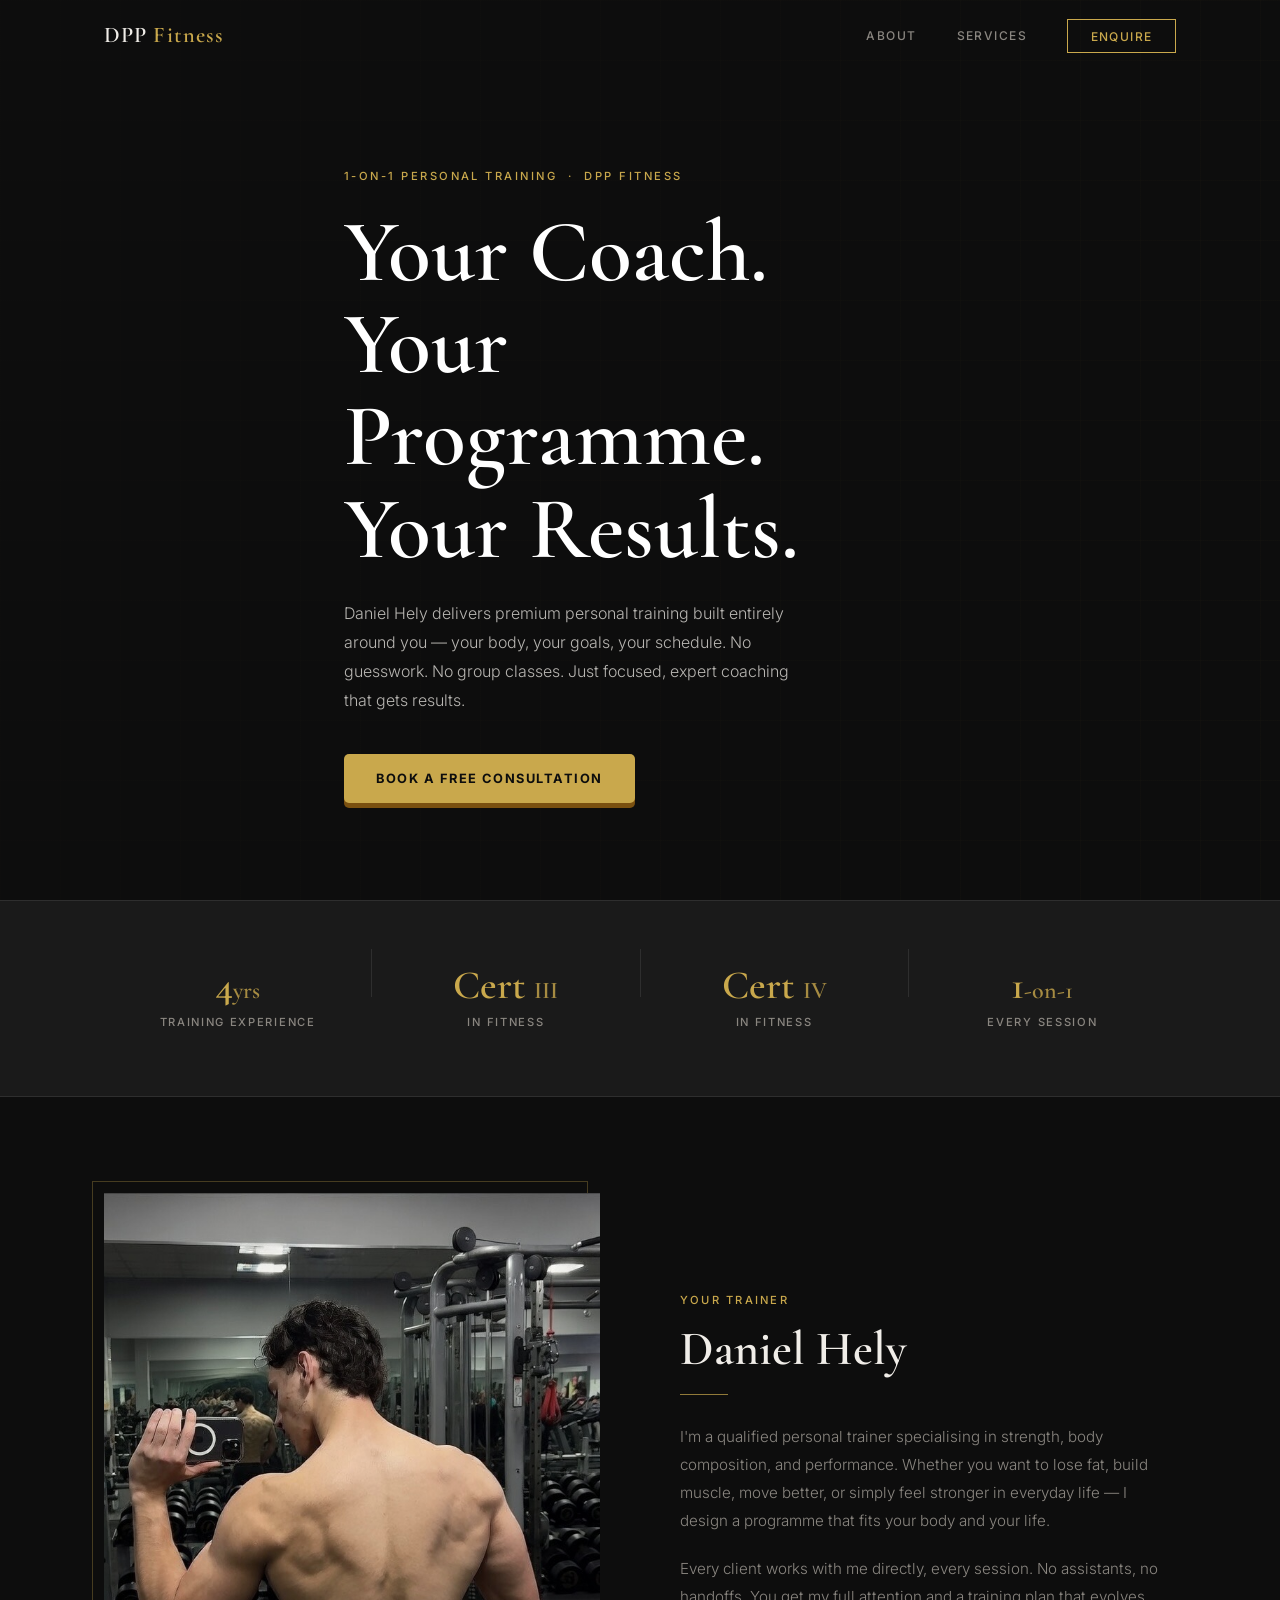
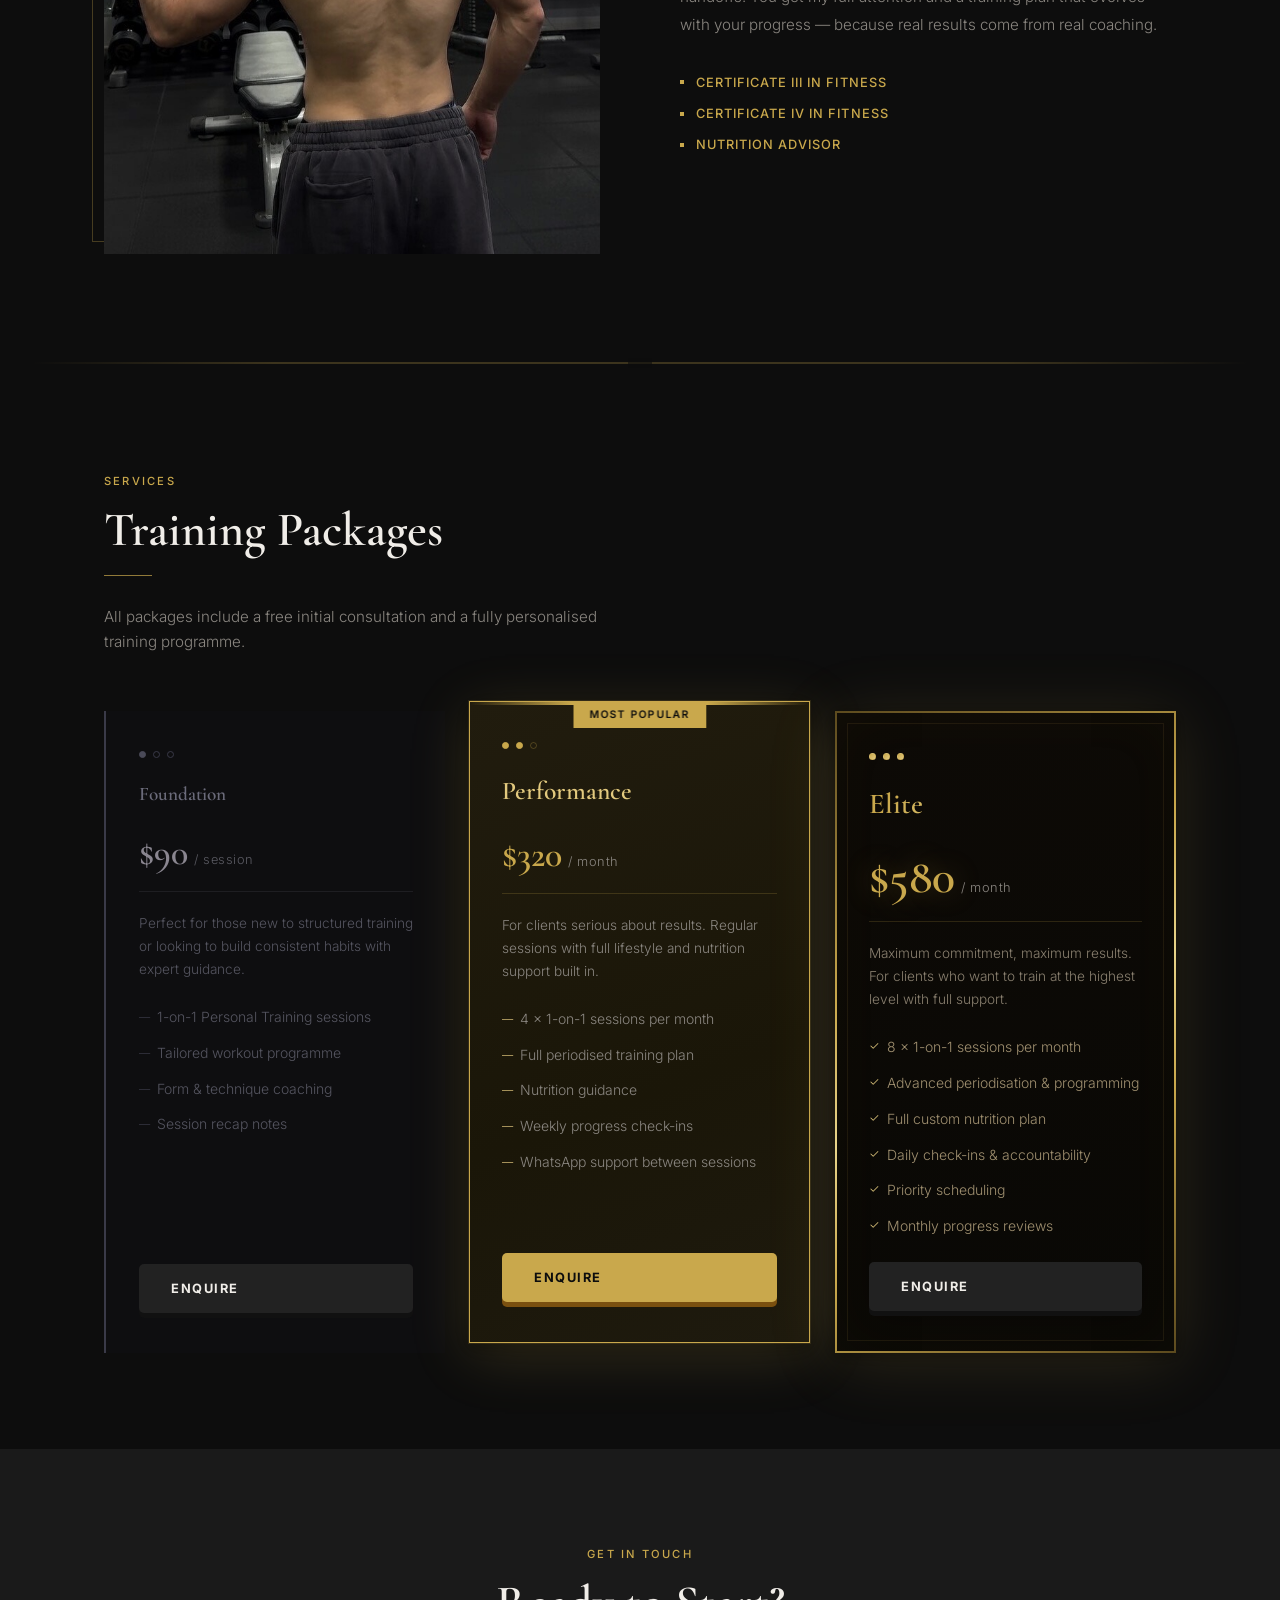
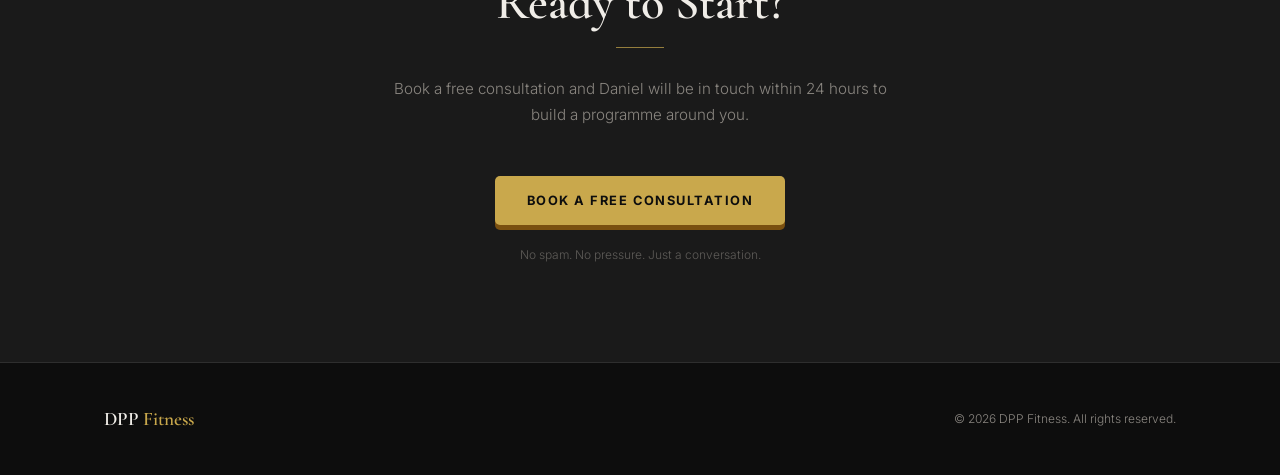
==== commit dff13adf: "Thank you page and success" ====
--- a/index.html
+++ b/index.html
@@ -218,22 +218,21 @@
           method="POST"
         >
           <div class="form__group">
+            <input type="text" id="name" name="name" placeholder=" " required autocomplete="off" />
             <label for="name">Full Name</label>
-            <input type="text" id="name" name="name" placeholder="Your name" required />
           </div>
           <div class="form__divider">use whichever's easiest — or both</div>
           <div class="form__row">
             <div class="form__group">
+              <input type="email" id="email" name="email" placeholder=" " autocomplete="off" />
               <label for="email">Email</label>
-              <input type="email" id="email" name="email" placeholder="your@email.com" />
             </div>
             <div class="form__group">
+              <input type="tel" id="phone" name="phone" placeholder=" " autocomplete="off" />
               <label for="phone">Phone / WhatsApp</label>
-              <input type="tel" id="phone" name="phone" placeholder="04xx xxx xxx" />
             </div>
           </div>
           <div class="form__group">
-            <label for="interest">I'm interested in</label>
             <select id="interest" name="interest">
               <option value="">Select a package</option>
               <option value="foundation">Foundation</option>
@@ -241,10 +240,11 @@
               <option value="elite">Elite</option>
               <option value="unsure">Not sure yet</option>
             </select>
+            <label for="interest">I'm interested in</label>
           </div>
           <div class="form__group">
+            <textarea id="message" name="message" rows="4" placeholder=" "></textarea>
             <label for="message">What are your goals?</label>
-            <textarea id="message" name="message" rows="4" placeholder="e.g. lose fat, build muscle, improve fitness, train for an event..."></textarea>
           </div>
           <button type="submit" class="btn btn--gold btn--full">Send Enquiry</button>
           <p class="form__note">No spam. No pressure. Just a conversation.</p>
--- a/css/styles.css
+++ b/css/styles.css
@@ -119,35 +119,21 @@
   top: 0;
   left: 0;
   height: 2px;
-  width: 0%;
+  width: 100%;
   background: linear-gradient(90deg, var(--gold), var(--gold-light), var(--gold));
   z-index: 200;
   pointer-events: none;
-  transition: width 0.08s linear;
+  transform: scaleX(0);
+  transform-origin: left;
+  will-change: transform;
 }
 
 /* ---------- ANIMATIONS ---------- */
 .reveal {
-  opacity: 0;
-  transform: translateY(44px) scale(0.97);
-  filter: blur(5px);
-  will-change: transform, opacity, filter;
-  transition:
-    opacity 1s cubic-bezier(0.16, 1, 0.3, 1),
-    transform 1s cubic-bezier(0.16, 1, 0.3, 1),
-    filter 0.8s ease;
-}
-
-.reveal.visible {
   opacity: 1;
-  transform: translateY(0) scale(1);
-  filter: blur(0px);
-}
-
-/* Stagger for grid children */
-.reveal.visible[data-delay="1"] { transition-delay: 0.05s; }
-.reveal.visible[data-delay="2"] { transition-delay: 0.22s; }
-.reveal.visible[data-delay="3"] { transition-delay: 0.42s; }
+  transform: none;
+  filter: none;
+}
 
 /* Hero entrance */
 .animate-hero .hero__eyebrow,
@@ -1009,47 +995,77 @@
 }
 
 .form__group {
-  display: flex;
-  flex-direction: column;
-  gap: 0.5rem;
-}
-
-.form__group label {
-  font-size: 0.7rem;
-  font-weight: 500;
-  letter-spacing: 0.12em;
-  text-transform: uppercase;
-  color: var(--text-muted);
+  position: relative;
+  margin-bottom: 0.25rem;
 }
 
 .form__group input,
 .form__group select,
 .form__group textarea {
   background-color: var(--surface);
-  border: 1px solid var(--border);
+  border: 2px solid var(--border);
   color: var(--text);
   font-family: var(--font-body);
   font-size: 0.9rem;
   font-weight: 300;
   padding: 0.85rem 1rem;
   outline: none;
-  transition: border-color var(--transition);
+  border-radius: 12px;
+  width: 100%;
+  transition: border-color 0.25s ease;
   -webkit-appearance: none;
   appearance: none;
-  border-radius: 0;
-  width: 100%;
-}
-
-.form__group input::placeholder,
-.form__group textarea::placeholder {
-  color: var(--text-muted);
-  opacity: 0.6;
 }
 
 .form__group input:focus,
 .form__group select:focus,
 .form__group textarea:focus {
   border-color: var(--gold);
+}
+
+/* Floating label */
+.form__group label {
+  position: absolute;
+  left: 1rem;
+  top: 50%;
+  transform: translateY(-50%);
+  pointer-events: none;
+  transition: all 0.25s ease;
+  color: var(--text-muted);
+  font-size: 0.9rem;
+  font-weight: 300;
+  background: transparent;
+}
+
+/* Float on focus or when filled */
+.form__group :is(input:focus, input:not(:placeholder-shown)) ~ label,
+.form__group :is(textarea:focus, textarea:not(:placeholder-shown)) ~ label,
+.form__group select ~ label {
+  top: 0;
+  transform: translateY(-50%);
+  font-size: 0.68rem;
+  font-weight: 500;
+  letter-spacing: 0.1em;
+  text-transform: uppercase;
+  padding: 0 0.35rem;
+  background: var(--surface);
+  color: var(--text-muted);
+}
+
+.form__group :is(input:focus, textarea:focus, select:focus) ~ label {
+  color: var(--gold);
+}
+
+/* Textarea — label starts at top, not center */
+.form__group textarea ~ label {
+  top: 1.05rem;
+  transform: none;
+}
+
+.form__group textarea:not(:placeholder-shown) ~ label,
+.form__group textarea:focus ~ label {
+  top: 0;
+  transform: translateY(-50%);
 }
 
 .form__group select {
@@ -1069,22 +1085,103 @@
   min-height: 130px;
 }
 
+/* Field error toast */
+.field-error {
+  width: 100%;
+  padding: 10px 12px;
+  display: flex;
+  flex-direction: row;
+  align-items: center;
+  background: #EF665B;
+  border-radius: 6px;
+  box-shadow: 0px 0px 5px -3px #111;
+  animation: errorSlideIn 0.2s ease forwards;
+  overflow: hidden;
+}
+
+@keyframes errorSlideIn {
+  from { opacity: 0; transform: translateY(6px); }
+  to   { opacity: 1; transform: translateY(0); }
+}
+
+.field-error__icon {
+  width: 18px;
+  height: 18px;
+  flex-shrink: 0;
+  margin-right: 8px;
+  transform: translateY(-1px);
+}
+
+.field-error__icon path {
+  fill: #fff;
+}
+
+.field-error__title {
+  font-size: 0.8rem;
+  font-weight: 500;
+  color: #fff;
+  flex: 1;
+}
+
+.field-error__close {
+  width: 18px;
+  height: 18px;
+  flex-shrink: 0;
+  cursor: pointer;
+  margin-left: 8px;
+  opacity: 0.85;
+  transition: opacity 0.15s;
+}
+
+.field-error__close:hover {
+  opacity: 1;
+}
+
+.field-error__close path {
+  fill: #fff;
+}
+
 .form__status {
   font-size: 0.85rem;
   padding: 0.85rem 1rem;
   text-align: center;
 }
 
-.form__status--success {
-  color: #7DBE8E;
-  background-color: rgba(125, 190, 142, 0.08);
-  border: 1px solid rgba(125, 190, 142, 0.2);
-}
-
 .form__status--error {
   color: #E07070;
   background-color: rgba(224, 112, 112, 0.08);
   border: 1px solid rgba(224, 112, 112, 0.2);
+}
+
+/* Success alert */
+.form-success {
+  display: flex;
+  align-items: center;
+  gap: 0.6rem;
+  padding: 0.65rem 0.9rem;
+  background: #14532d;
+  border-left: 4px solid #22c55e;
+  border-radius: 8px;
+  animation: successSlideIn 0.3s cubic-bezier(0.16, 1, 0.3, 1) forwards;
+}
+
+@keyframes successSlideIn {
+  from { opacity: 0; transform: translateY(8px); }
+  to   { opacity: 1; transform: translateY(0); }
+}
+
+.form-success svg {
+  flex-shrink: 0;
+  color: #4ade80;
+  width: 20px;
+  height: 20px;
+}
+
+.form-success p {
+  font-size: 0.78rem;
+  font-weight: 600;
+  color: #dcfce7;
+  margin: 0;
 }
 
 
